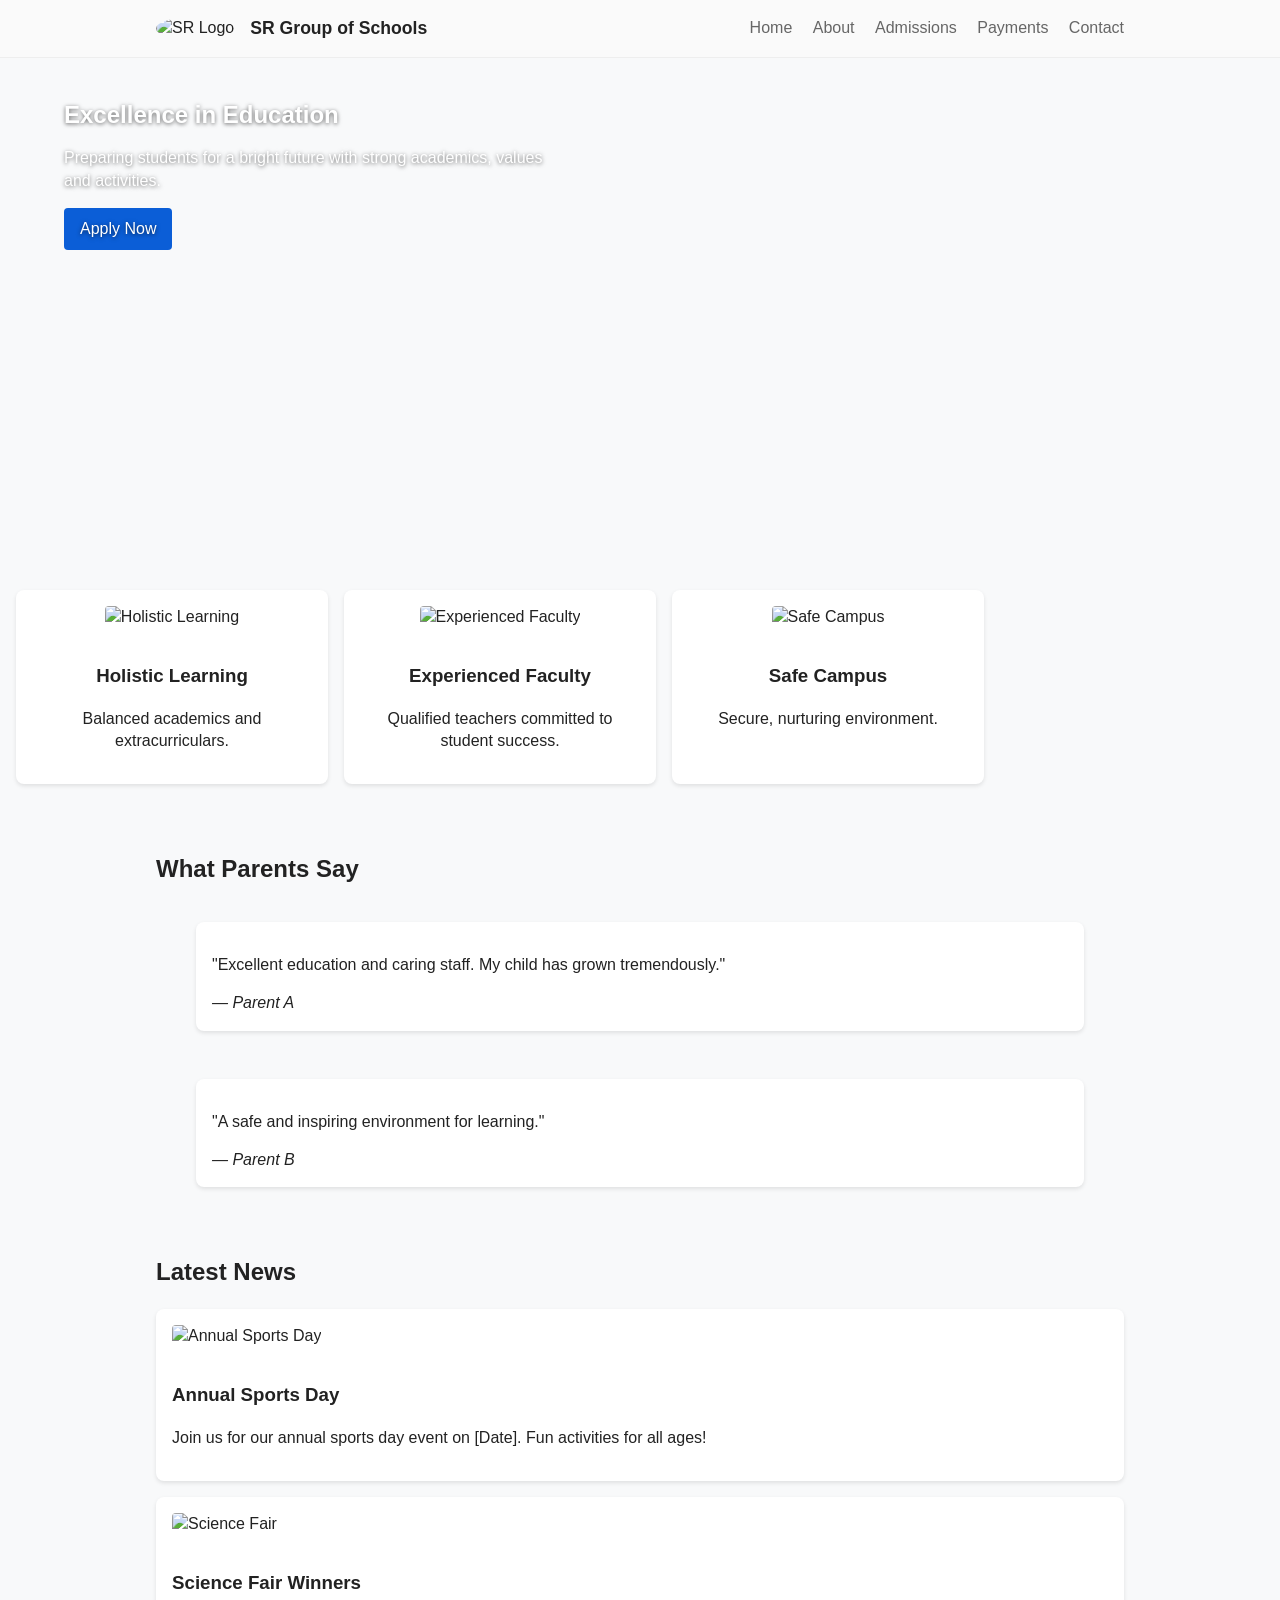
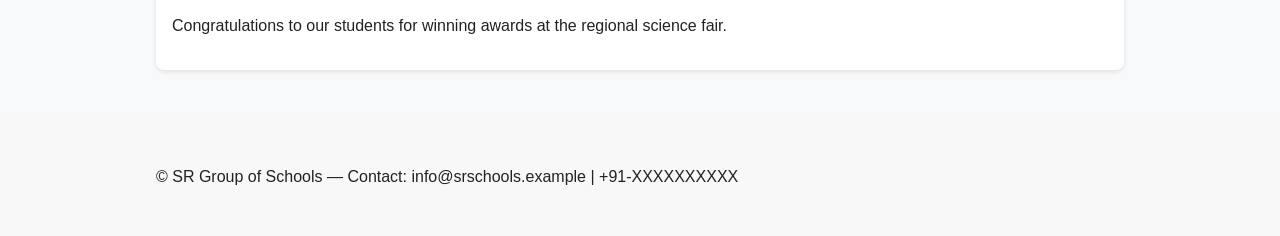
==== index.html @ 912d1818 "Enhance website with professional design, auto-sliding background images, testimonials, news section" ====
<!doctype html>
<html lang="en">
<head>
  <meta charset="utf-8" />
  <meta name="viewport" content="width=device-width,initial-scale=1" />
  <title>SR Group of Schools</title>
  <link rel="stylesheet" href="assets/css/style.css">
</head>
<body>
  <header class="site-header">
    <div class="container">
      <div style="display:flex;align-items:center;">
        <img src="https://via.placeholder.com/50x50?text=SR" alt="SR Logo" style="margin-right:1rem;border-radius:50%;">
        <h1 class="brand">SR Group of Schools</h1>
      </div>
      <nav>
        <a href="index.html">Home</a>
        <a href="about.html">About</a>
        <a href="admissions.html">Admissions</a>
        <a href="payments.html">Payments</a>
        <a href="#contact">Contact</a>
      </nav>
    </div>
  </header>

  <main>
    <section class="hero">
      <div class="hero-copy container">
        <h2>Excellence in Education</h2>
        <p>Preparing students for a bright future with strong academics, values and activities.</p>
        <a class="btn" href="admissions.html">Apply Now</a>
      </div>
    </section>

    <section class="highlights container">
      <article>
        <img src="https://via.placeholder.com/300x200?text=Holistic+Learning" alt="Holistic Learning">
        <h3>Holistic Learning</h3>
        <p>Balanced academics and extracurriculars.</p>
      </article>
      <article>
        <img src="https://via.placeholder.com/300x200?text=Experienced+Faculty" alt="Experienced Faculty">
        <h3>Experienced Faculty</h3>
        <p>Qualified teachers committed to student success.</p>
      </article>
      <article>
        <img src="https://via.placeholder.com/300x200?text=Safe+Campus" alt="Safe Campus">
        <h3>Safe Campus</h3>
        <p>Secure, nurturing environment.</p>
      </article>
    </section>

    <section class="testimonials container">
      <h2>What Parents Say</h2>
      <div style="display:grid;grid-template-columns:1fr;gap:1rem;">
        <blockquote style="background:var(--card-bg);padding:1rem;border-radius:8px;box-shadow:0 2px 4px rgba(0,0,0,0.1);">
          <p>"Excellent education and caring staff. My child has grown tremendously."</p>
          <cite>— Parent A</cite>
        </blockquote>
        <blockquote style="background:var(--card-bg);padding:1rem;border-radius:8px;box-shadow:0 2px 4px rgba(0,0,0,0.1);">
          <p>"A safe and inspiring environment for learning."</p>
          <cite>— Parent B</cite>
        </blockquote>
      </div>
    </section>

    <section class="news container">
      <h2>Latest News</h2>
      <div style="display:grid;grid-template-columns:1fr;gap:1rem;">
        <article style="background:var(--card-bg);padding:1rem;border-radius:8px;box-shadow:0 2px 4px rgba(0,0,0,0.1);">
          <img src="https://via.placeholder.com/300x200?text=Annual+Sports+Day" alt="Annual Sports Day" style="width:100%;border-radius:4px;margin-bottom:1rem;">
          <h3>Annual Sports Day</h3>
          <p>Join us for our annual sports day event on [Date]. Fun activities for all ages!</p>
        </article>
        <article style="background:var(--card-bg);padding:1rem;border-radius:8px;box-shadow:0 2px 4px rgba(0,0,0,0.1);">
          <img src="https://via.placeholder.com/300x200?text=Science+Fair" alt="Science Fair" style="width:100%;border-radius:4px;margin-bottom:1rem;">
          <h3>Science Fair Winners</h3>
          <p>Congratulations to our students for winning awards at the regional science fair.</p>
        </article>
      </div>
    </section>
  </main>

  <footer id="contact">
    <div class="container">
      <p>&copy; SR Group of Schools — Contact: info@srschools.example | +91-XXXXXXXXXX</p>
    </div>
  </footer>

  <script src="assets/js/script.js"></script>
</body>
</html>
---- assets/css/style.css ----
/* Basic mobile-first styles */
:root{--accent:#0b5ed7;--muted:#666;--bg:#f8f9fa;--card-bg:#fff}
*{box-sizing:border-box}
body{font-family:Segoe UI,Roboto,Helvetica,Arial,sans-serif;margin:0;color:#222;line-height:1.4;background:var(--bg)}
.container{max-width:1000px;margin:0 auto;padding:1rem}
.site-header{background:#fafafa;border-bottom:1px solid #eee}
.site-header .container{display:flex;align-items:center;justify-content:space-between}
.site-header nav a{margin-left:1rem;color:var(--muted);text-decoration:none}
.brand{margin:0;font-size:1.1rem}
.hero{position:relative;background-size:cover;background-position:center;background-repeat:no-repeat;min-height:500px}
.slider{overflow:hidden;max-height:500px}
.slider img{width:100%;display:none}
.slider img.active{display:block}
.hero-copy{position:absolute;left:1rem;top:1.5rem;color:white;text-shadow:0 1px 4px rgba(0,0,0,0.6)}
.hero-copy h2{margin:0 0 .5rem}
.btn{background:var(--accent);color:#fff;padding:.6rem 1rem;border-radius:4px;text-decoration:none;display:inline-block}
.highlights{display:grid;grid-template-columns:1fr;gap:1rem;margin:1rem 0}
.highlights article{background:var(--card-bg);padding:1rem;border-radius:8px;box-shadow:0 2px 4px rgba(0,0,0,0.1);text-align:center}
.highlights img{max-width:100%;height:auto;border-radius:4px;margin-bottom:1rem}
footer{background:#f8f8f8;padding:1rem;margin-top:2rem}
label{display:block;margin:.6rem 0}
input,textarea,select{width:100%;padding:.5rem;border:1px solid #ddd;border-radius:4px}
img{max-width:100%;height:auto;border-radius:4px}
@media(min-width:700px){.highlights{grid-template-columns:repeat(3,1fr)}.hero-copy{left:3rem;max-width:40%}}
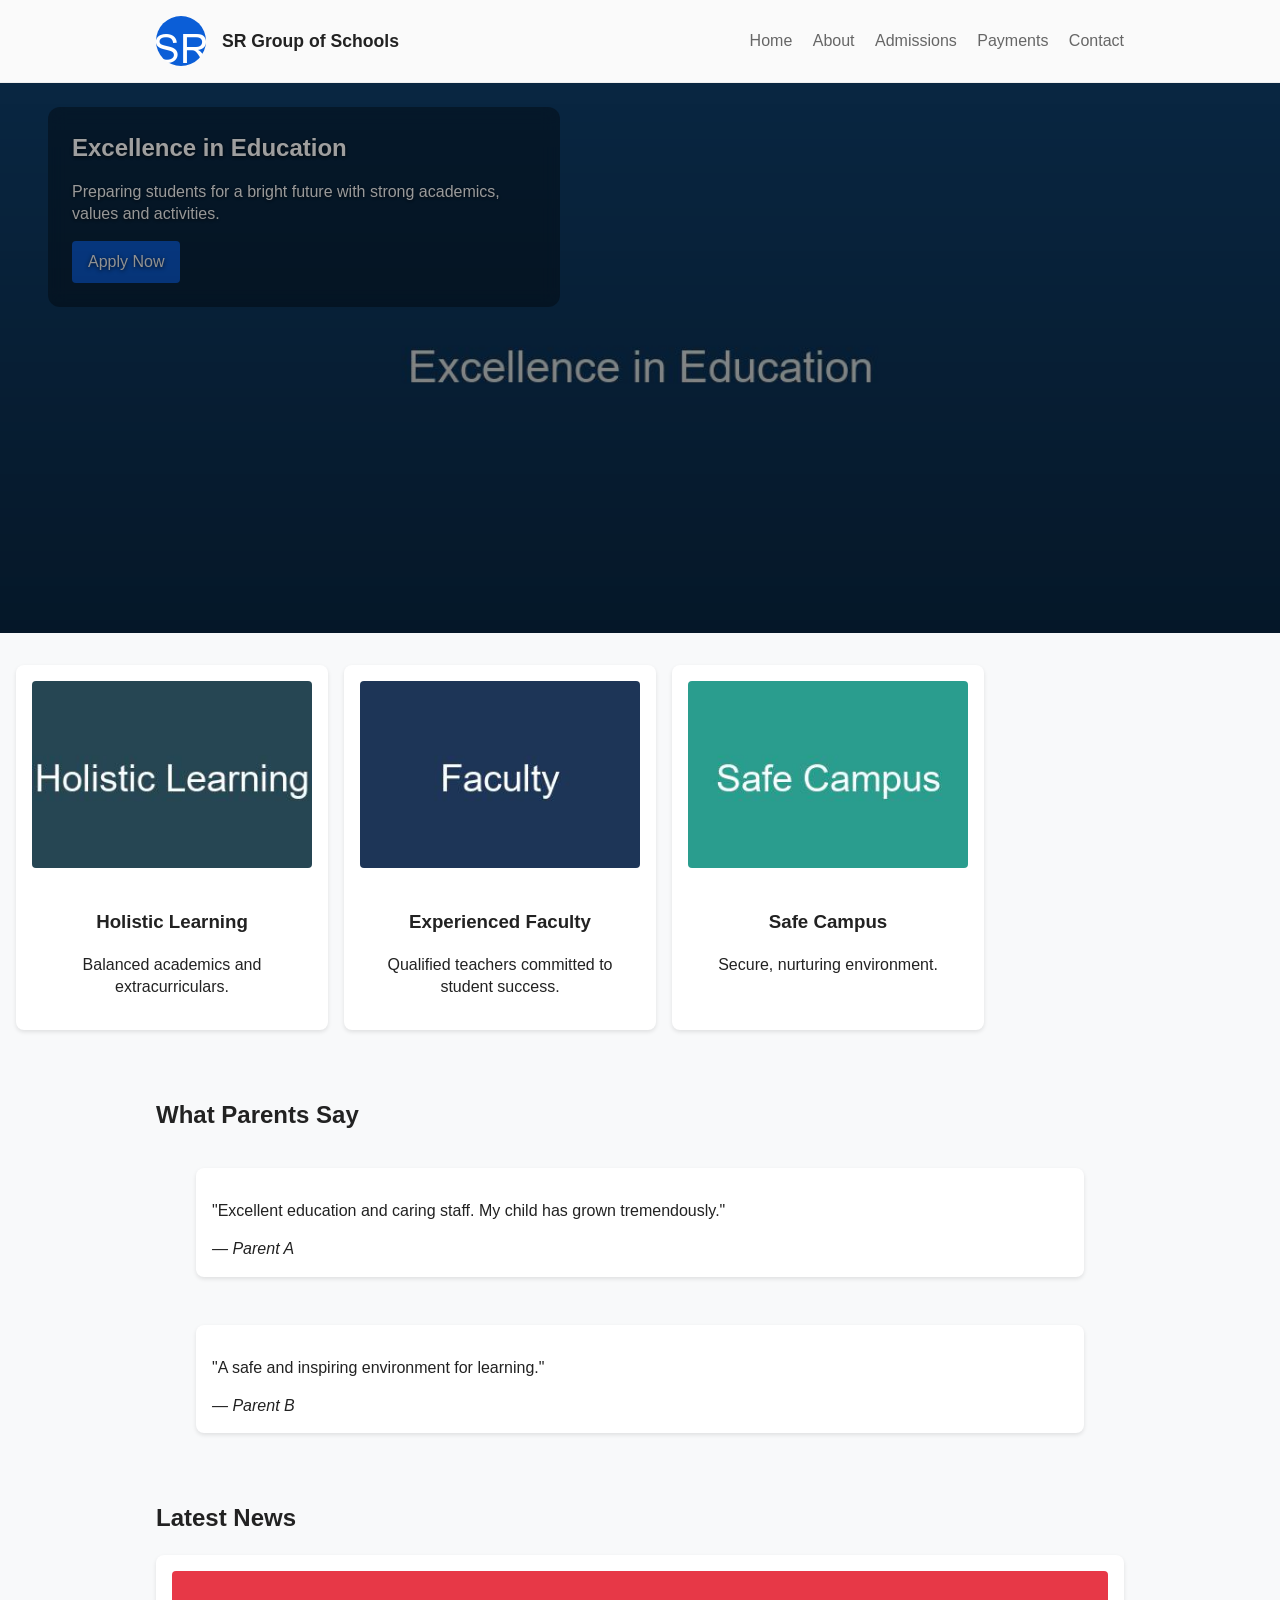
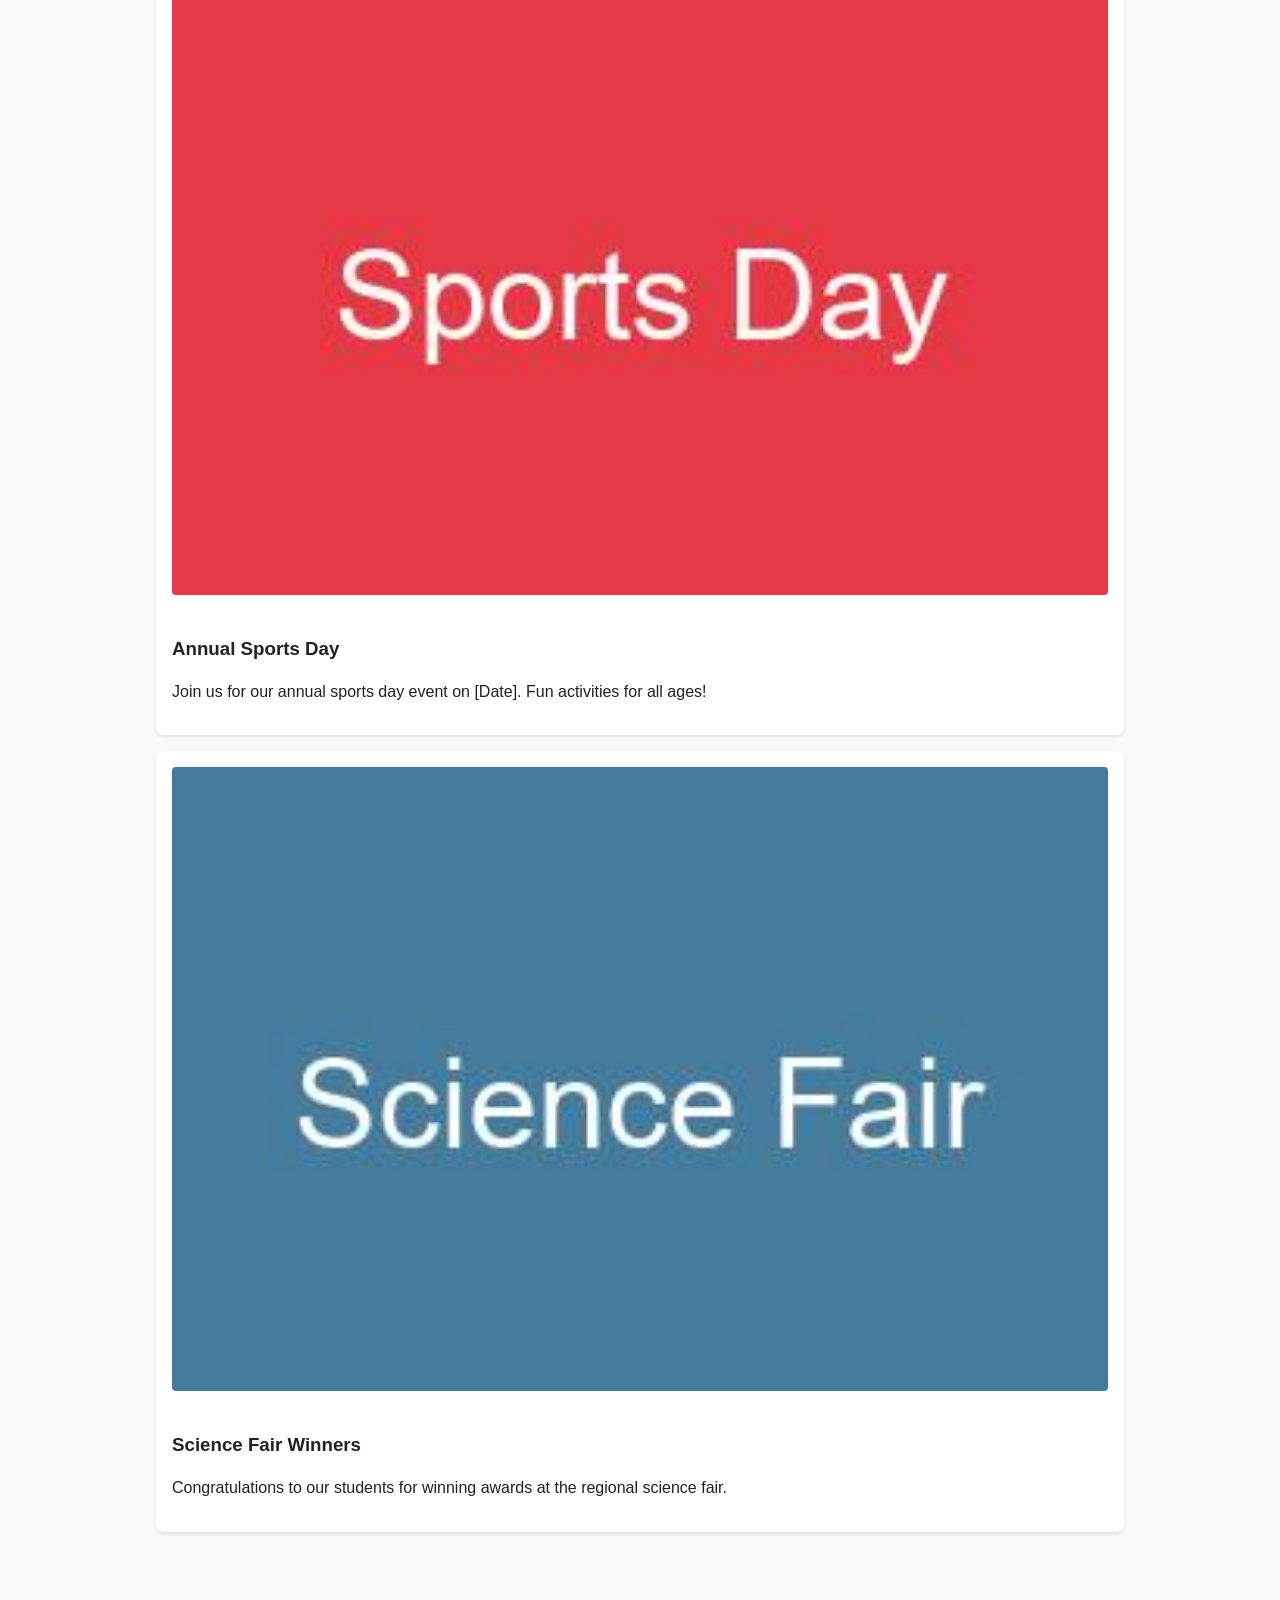
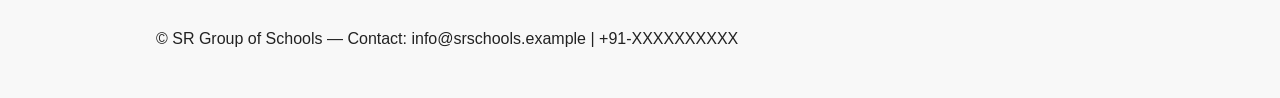
==== commit 5c9b5342: "Add local image assets and update page references to assets/images" ====
--- a/index.html
+++ b/index.html
@@ -10,7 +10,7 @@
   <header class="site-header">
     <div class="container">
       <div style="display:flex;align-items:center;">
-        <img src="https://via.placeholder.com/50x50?text=SR" alt="SR Logo" style="margin-right:1rem;border-radius:50%;">
+        <img src="assets/images/logo.png" alt="SR Logo" style="margin-right:1rem;border-radius:50%;">
         <h1 class="brand">SR Group of Schools</h1>
       </div>
       <nav>
@@ -34,17 +34,17 @@
 
     <section class="highlights container">
       <article>
-        <img src="https://via.placeholder.com/300x200?text=Holistic+Learning" alt="Holistic Learning">
+        <img src="assets/images/holistic-learning.jpg" alt="Holistic Learning">
         <h3>Holistic Learning</h3>
         <p>Balanced academics and extracurriculars.</p>
       </article>
       <article>
-        <img src="https://via.placeholder.com/300x200?text=Experienced+Faculty" alt="Experienced Faculty">
+        <img src="assets/images/experienced-faculty.jpg" alt="Experienced Faculty">
         <h3>Experienced Faculty</h3>
         <p>Qualified teachers committed to student success.</p>
       </article>
       <article>
-        <img src="https://via.placeholder.com/300x200?text=Safe+Campus" alt="Safe Campus">
+        <img src="assets/images/safe-campus.jpg" alt="Safe Campus">
         <h3>Safe Campus</h3>
         <p>Secure, nurturing environment.</p>
       </article>
@@ -68,12 +68,12 @@
       <h2>Latest News</h2>
       <div style="display:grid;grid-template-columns:1fr;gap:1rem;">
         <article style="background:var(--card-bg);padding:1rem;border-radius:8px;box-shadow:0 2px 4px rgba(0,0,0,0.1);">
-          <img src="https://via.placeholder.com/300x200?text=Annual+Sports+Day" alt="Annual Sports Day" style="width:100%;border-radius:4px;margin-bottom:1rem;">
+          <img src="assets/images/sports-day.jpg" alt="Annual Sports Day" style="width:100%;border-radius:4px;margin-bottom:1rem;">
           <h3>Annual Sports Day</h3>
           <p>Join us for our annual sports day event on [Date]. Fun activities for all ages!</p>
         </article>
         <article style="background:var(--card-bg);padding:1rem;border-radius:8px;box-shadow:0 2px 4px rgba(0,0,0,0.1);">
-          <img src="https://via.placeholder.com/300x200?text=Science+Fair" alt="Science Fair" style="width:100%;border-radius:4px;margin-bottom:1rem;">
+          <img src="assets/images/science-fair.jpg" alt="Science Fair" style="width:100%;border-radius:4px;margin-bottom:1rem;">
           <h3>Science Fair Winners</h3>
           <p>Congratulations to our students for winning awards at the regional science fair.</p>
         </article>
--- a/assets/css/style.css
+++ b/assets/css/style.css
@@ -7,11 +7,12 @@
 .site-header .container{display:flex;align-items:center;justify-content:space-between}
 .site-header nav a{margin-left:1rem;color:var(--muted);text-decoration:none}
 .brand{margin:0;font-size:1.1rem}
-.hero{position:relative;background-size:cover;background-position:center;background-repeat:no-repeat;min-height:500px}
+.hero{position:relative;background:#0d3b66;background-size:cover;background-position:center;background-repeat:no-repeat;min-height:550px}
+.hero::after{content:'';position:absolute;inset:0;background:linear-gradient(180deg,rgba(0,0,0,0.35),rgba(0,0,0,0.6));pointer-events:none}
+.hero-copy{position:absolute;left:1rem;top:1.5rem;color:white;text-shadow:0 1px 4px rgba(0,0,0,0.8);max-width:500px;background:rgba(0,0,0,0.35);backdrop-filter:blur(8px);padding:1.5rem;border-radius:12px;}
 .slider{overflow:hidden;max-height:500px}
 .slider img{width:100%;display:none}
 .slider img.active{display:block}
-.hero-copy{position:absolute;left:1rem;top:1.5rem;color:white;text-shadow:0 1px 4px rgba(0,0,0,0.6)}
 .hero-copy h2{margin:0 0 .5rem}
 .btn{background:var(--accent);color:#fff;padding:.6rem 1rem;border-radius:4px;text-decoration:none;display:inline-block}
 .highlights{display:grid;grid-template-columns:1fr;gap:1rem;margin:1rem 0}
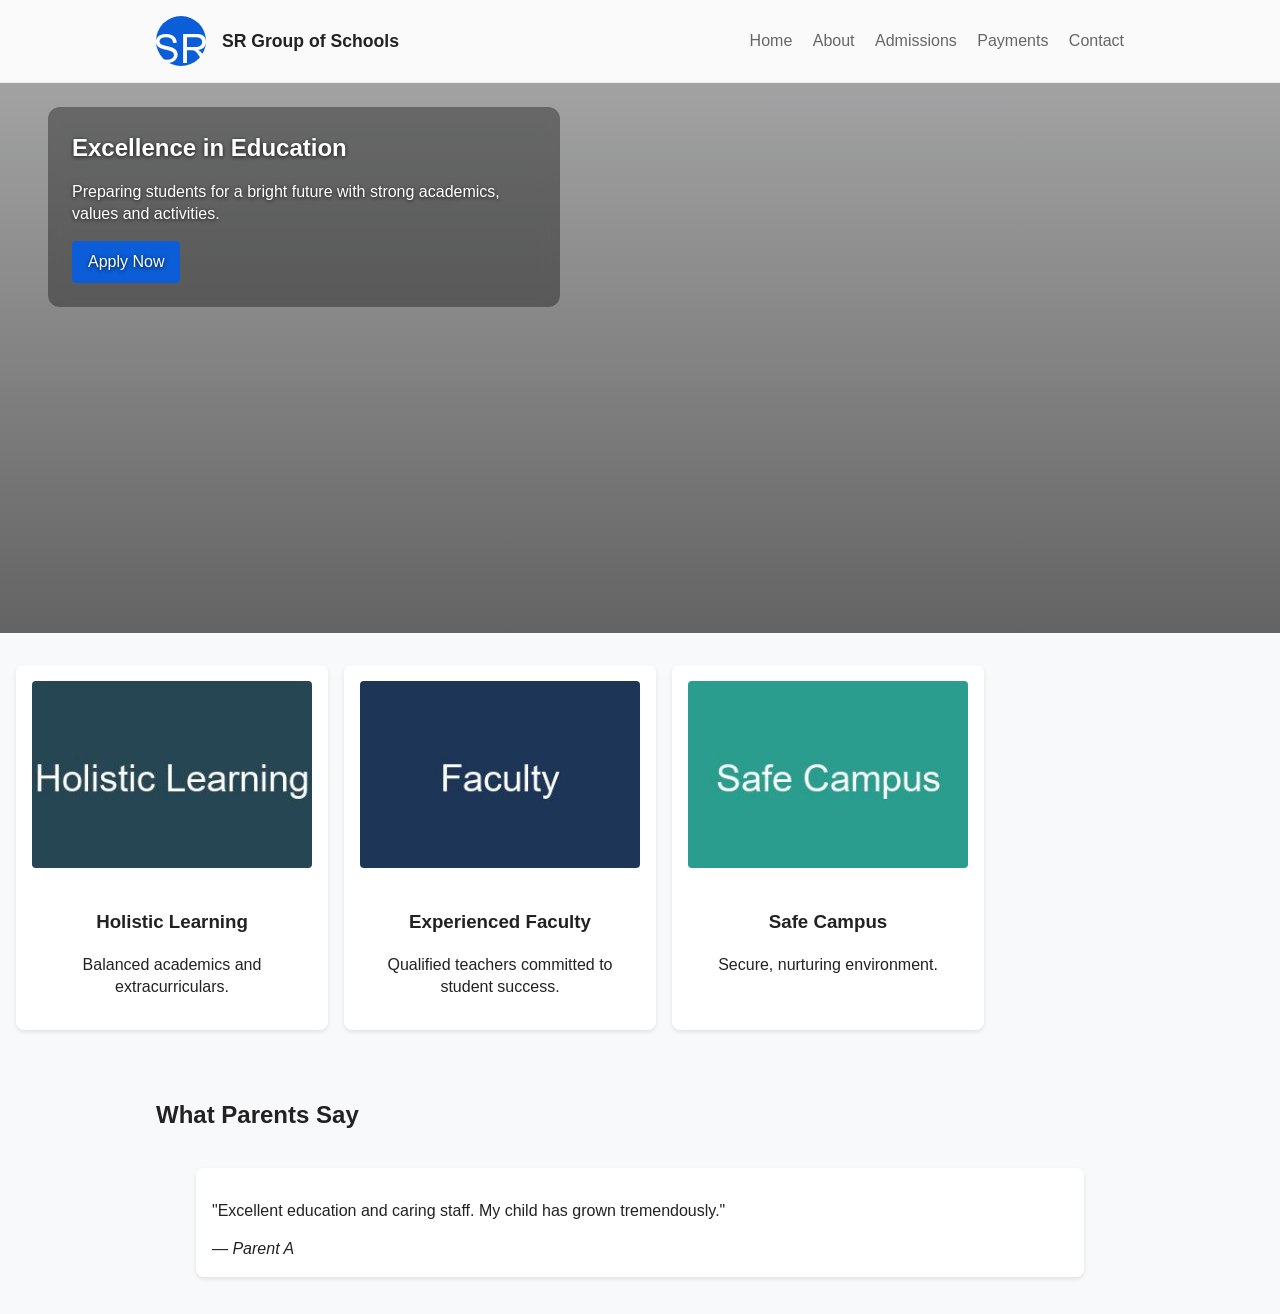
==== commit 2ddab7f3: "Move HTML pages to pages/ folder, update paths, and add root redirect" ====
--- a/index.html
+++ b/index.html
@@ -1,92 +1,11 @@
-<!doctype html>
+<!DOCTYPE html>
 <html lang="en">
 <head>
-  <meta charset="utf-8" />
-  <meta name="viewport" content="width=device-width,initial-scale=1" />
-  <title>SR Group of Schools</title>
-  <link rel="stylesheet" href="assets/css/style.css">
+    <meta charset="UTF-8">
+    <meta http-equiv="refresh" content="0; url=pages/index.html">
+    <title>Redirecting...</title>
 </head>
 <body>
-  <header class="site-header">
-    <div class="container">
-      <div style="display:flex;align-items:center;">
-        <img src="assets/images/logo.png" alt="SR Logo" style="margin-right:1rem;border-radius:50%;">
-        <h1 class="brand">SR Group of Schools</h1>
-      </div>
-      <nav>
-        <a href="index.html">Home</a>
-        <a href="about.html">About</a>
-        <a href="admissions.html">Admissions</a>
-        <a href="payments.html">Payments</a>
-        <a href="#contact">Contact</a>
-      </nav>
-    </div>
-  </header>
-
-  <main>
-    <section class="hero">
-      <div class="hero-copy container">
-        <h2>Excellence in Education</h2>
-        <p>Preparing students for a bright future with strong academics, values and activities.</p>
-        <a class="btn" href="admissions.html">Apply Now</a>
-      </div>
-    </section>
-
-    <section class="highlights container">
-      <article>
-        <img src="assets/images/holistic-learning.jpg" alt="Holistic Learning">
-        <h3>Holistic Learning</h3>
-        <p>Balanced academics and extracurriculars.</p>
-      </article>
-      <article>
-        <img src="assets/images/experienced-faculty.jpg" alt="Experienced Faculty">
-        <h3>Experienced Faculty</h3>
-        <p>Qualified teachers committed to student success.</p>
-      </article>
-      <article>
-        <img src="assets/images/safe-campus.jpg" alt="Safe Campus">
-        <h3>Safe Campus</h3>
-        <p>Secure, nurturing environment.</p>
-      </article>
-    </section>
-
-    <section class="testimonials container">
-      <h2>What Parents Say</h2>
-      <div style="display:grid;grid-template-columns:1fr;gap:1rem;">
-        <blockquote style="background:var(--card-bg);padding:1rem;border-radius:8px;box-shadow:0 2px 4px rgba(0,0,0,0.1);">
-          <p>"Excellent education and caring staff. My child has grown tremendously."</p>
-          <cite>— Parent A</cite>
-        </blockquote>
-        <blockquote style="background:var(--card-bg);padding:1rem;border-radius:8px;box-shadow:0 2px 4px rgba(0,0,0,0.1);">
-          <p>"A safe and inspiring environment for learning."</p>
-          <cite>— Parent B</cite>
-        </blockquote>
-      </div>
-    </section>
-
-    <section class="news container">
-      <h2>Latest News</h2>
-      <div style="display:grid;grid-template-columns:1fr;gap:1rem;">
-        <article style="background:var(--card-bg);padding:1rem;border-radius:8px;box-shadow:0 2px 4px rgba(0,0,0,0.1);">
-          <img src="assets/images/sports-day.jpg" alt="Annual Sports Day" style="width:100%;border-radius:4px;margin-bottom:1rem;">
-          <h3>Annual Sports Day</h3>
-          <p>Join us for our annual sports day event on [Date]. Fun activities for all ages!</p>
-        </article>
-        <article style="background:var(--card-bg);padding:1rem;border-radius:8px;box-shadow:0 2px 4px rgba(0,0,0,0.1);">
-          <img src="assets/images/science-fair.jpg" alt="Science Fair" style="width:100%;border-radius:4px;margin-bottom:1rem;">
-          <h3>Science Fair Winners</h3>
-          <p>Congratulations to our students for winning awards at the regional science fair.</p>
-        </article>
-      </div>
-    </section>
-  </main>
-
-  <footer id="contact">
-    <div class="container">
-      <p>&copy; SR Group of Schools — Contact: info@srschools.example | +91-XXXXXXXXXX</p>
-    </div>
-  </footer>
-
-  <script src="assets/js/script.js"></script>
+    <p>If you are not redirected, <a href="pages/index.html">click here</a>.</p>
 </body>
 </html>
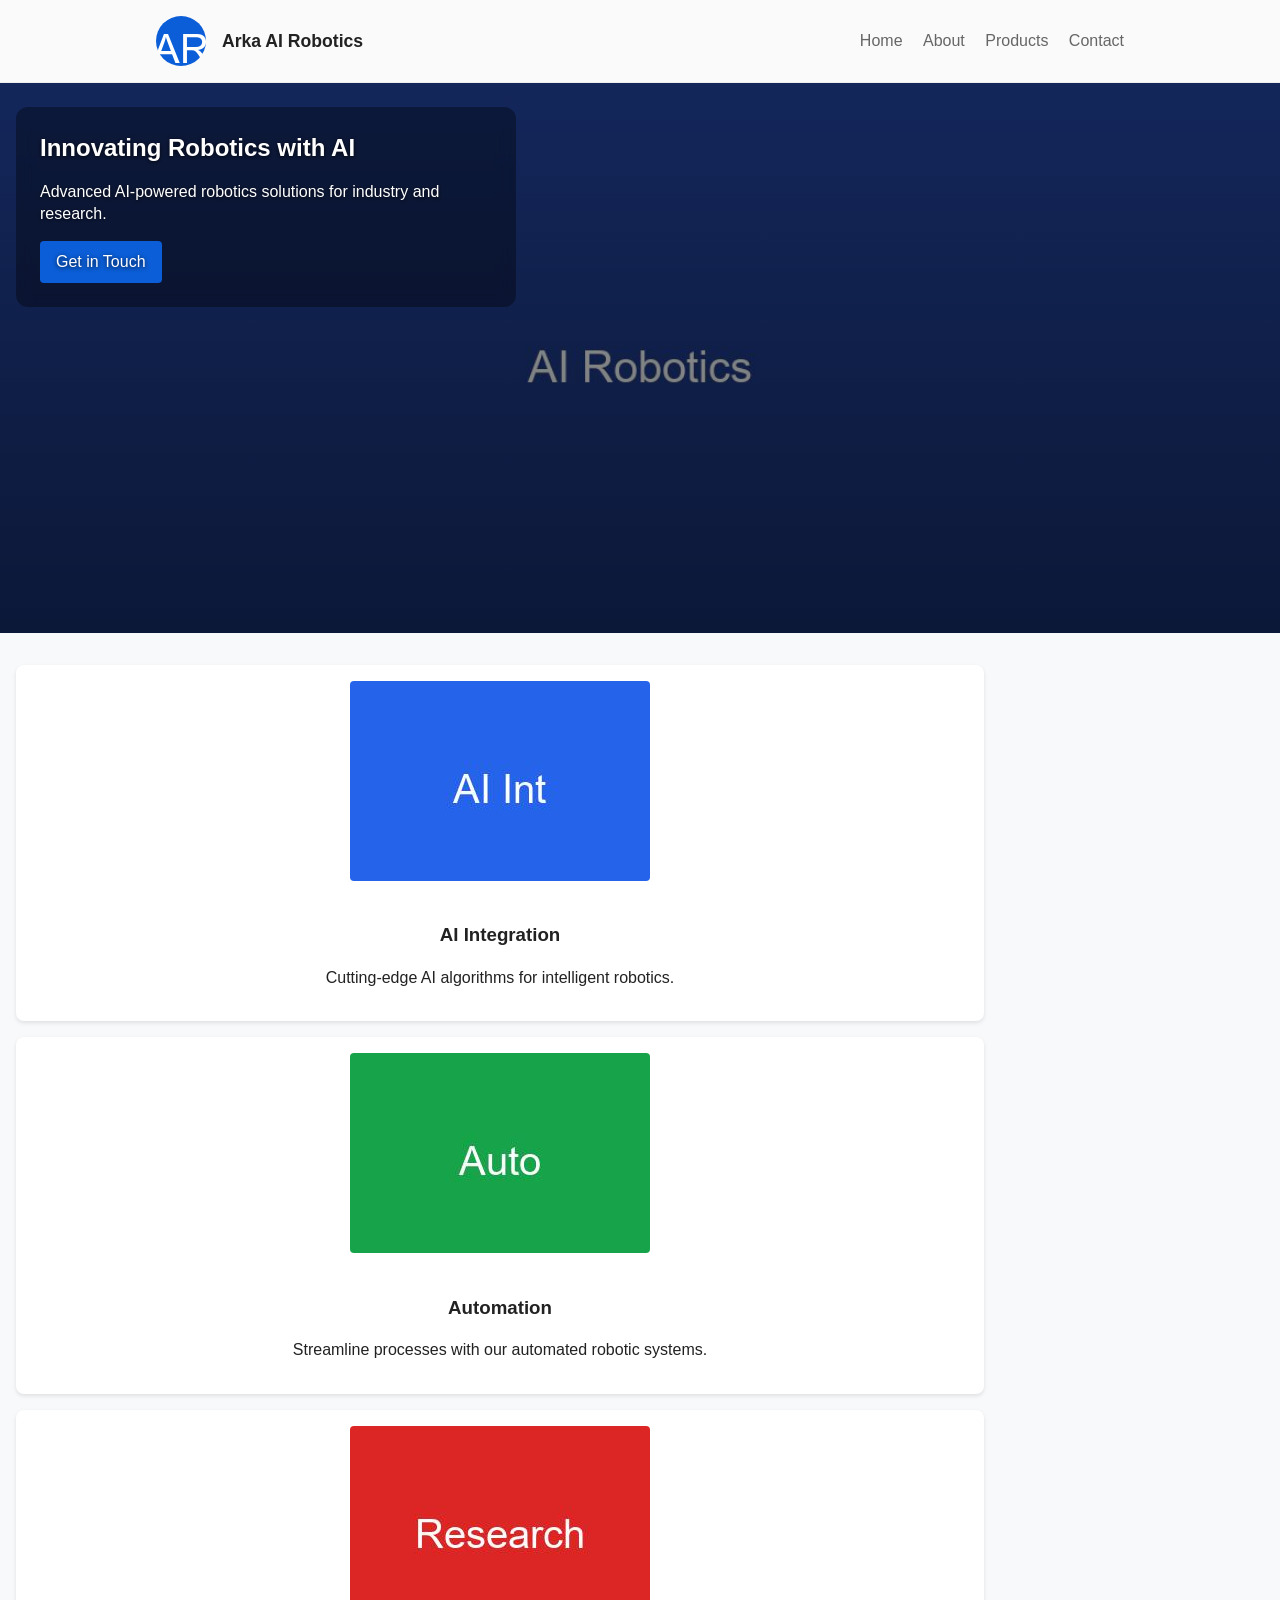
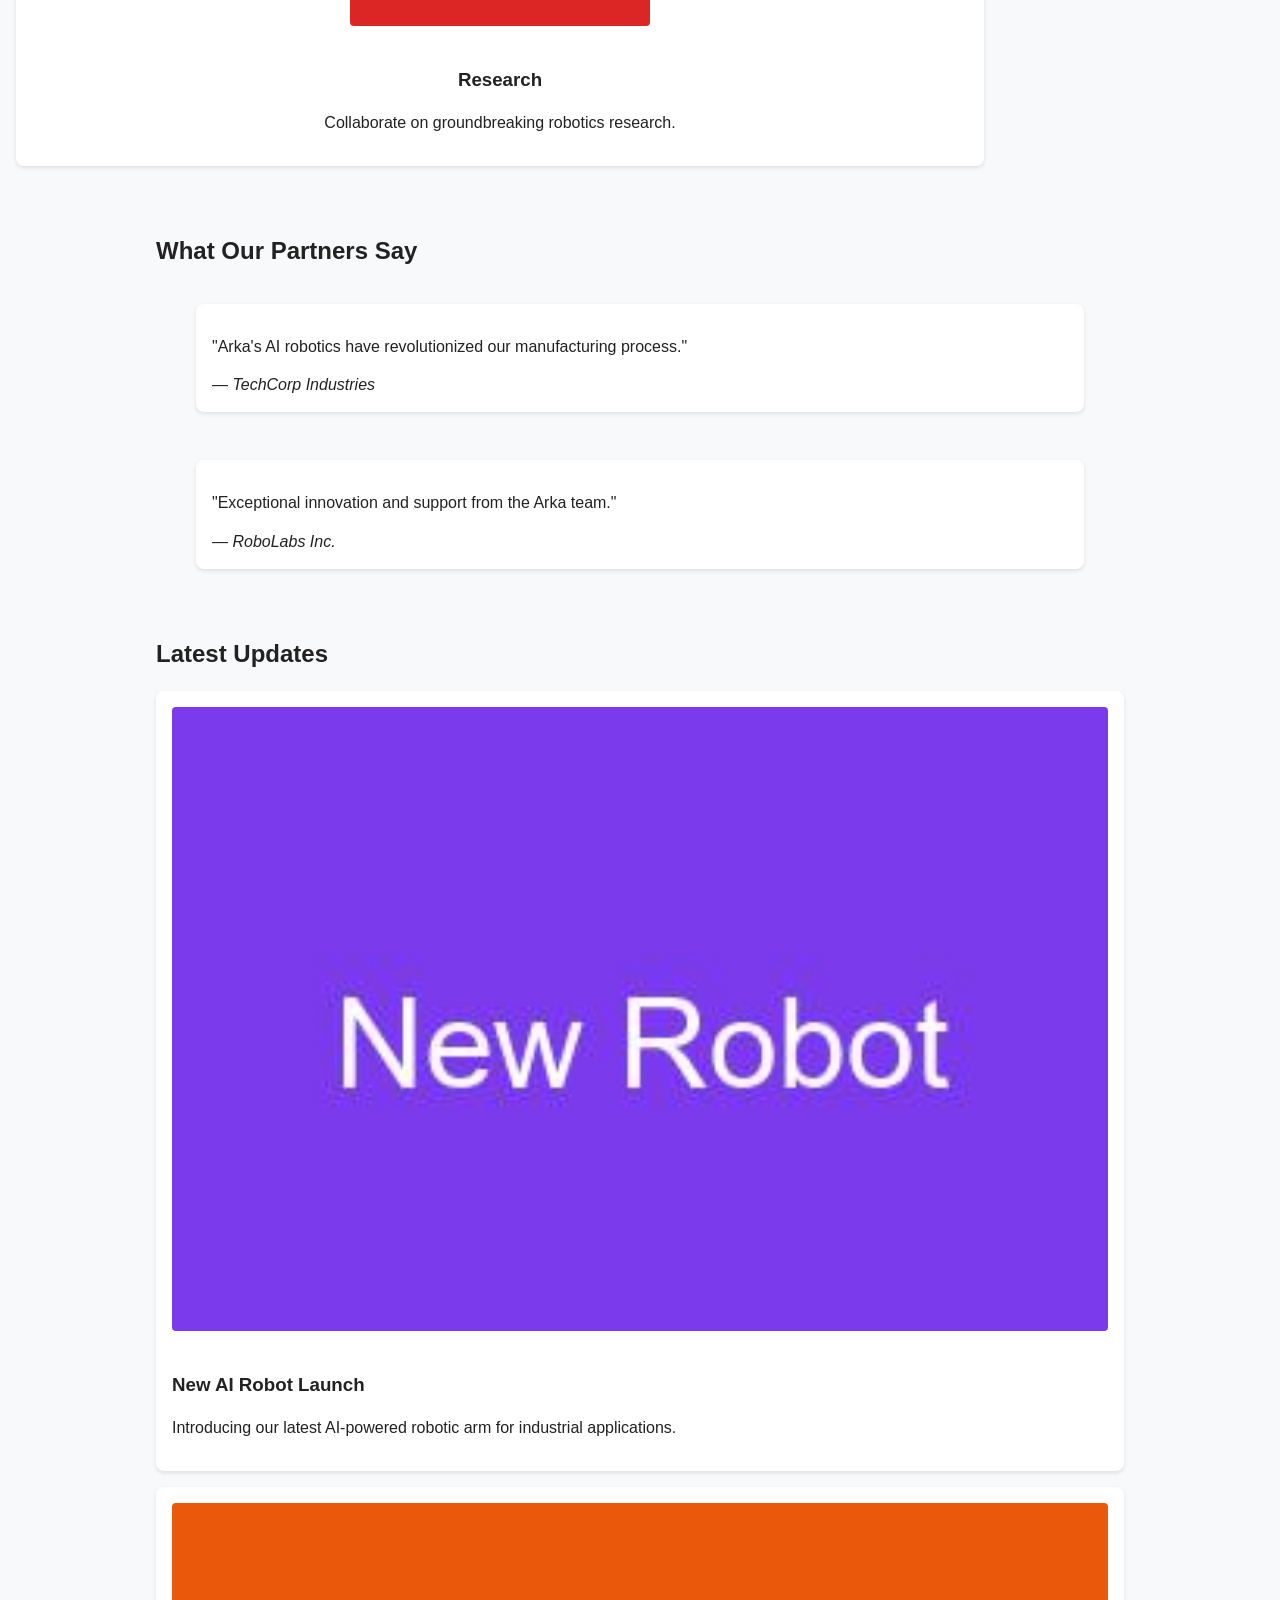
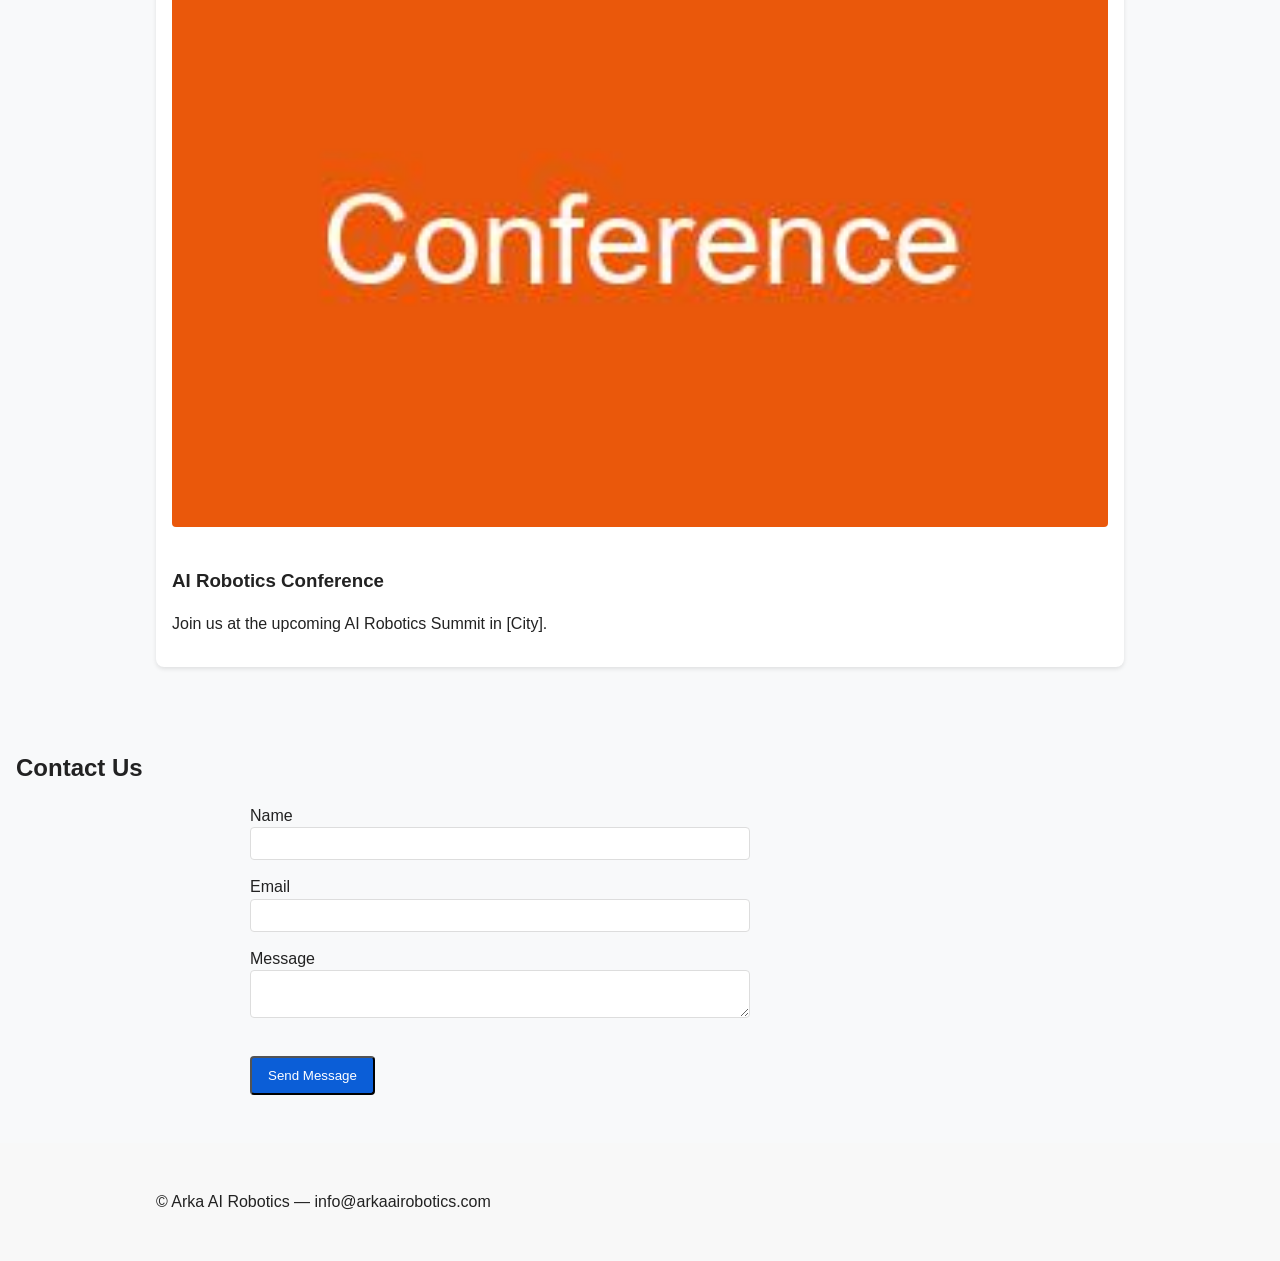
==== commit 46927023: "Transform to Arka AI Robotics website with interactive features: form validation, fade-in animations" ====
--- a/index.html
+++ b/index.html
@@ -1,11 +1,101 @@
-<!DOCTYPE html>
+<!doctype html>
 <html lang="en">
 <head>
-    <meta charset="UTF-8">
-    <meta http-equiv="refresh" content="0; url=pages/index.html">
-    <title>Redirecting...</title>
+  <meta charset="utf-8" />
+  <meta name="viewport" content="width=device-width,initial-scale=1" />
+  <title>Arka AI Robotics</title>
+  <link rel="stylesheet" href="assets/css/style.css">
 </head>
 <body>
-    <p>If you are not redirected, <a href="pages/index.html">click here</a>.</p>
+  <header class="site-header">
+    <div class="container">
+      <div style="display:flex;align-items:center;">
+        <img src="assets/images/logo.png" alt="Arka AI Robotics Logo" style="margin-right:1rem;border-radius:50%;">
+        <h1 class="brand">Arka AI Robotics</h1>
+      </div>
+      <nav>
+        <a href="index.html">Home</a>
+        <a href="about.html">About</a>
+        <a href="products.html">Products</a>
+        <a href="#contact">Contact</a>
+      </nav>
+    </div>
+  </header>
+
+  <main>
+    <section class="hero">
+      <div class="hero-copy container">
+        <h2>Innovating Robotics with AI</h2>
+        <p>Advanced AI-powered robotics solutions for industry and research.</p>
+        <a class="btn" href="#contact">Get in Touch</a>
+      </div>
+    </section>
+
+    <section class="highlights container">
+      <article>
+        <img src="assets/images/ai-integration.jpg" alt="AI Integration">
+        <h3>AI Integration</h3>
+        <p>Cutting-edge AI algorithms for intelligent robotics.</p>
+      </article>
+      <article>
+        <img src="assets/images/automation.jpg" alt="Automation">
+        <h3>Automation</h3>
+        <p>Streamline processes with our automated robotic systems.</p>
+      </article>
+      <article>
+        <img src="assets/images/research.jpg" alt="Research">
+        <h3>Research</h3>
+        <p>Collaborate on groundbreaking robotics research.</p>
+      </article>
+    </section>
+
+    <section class="testimonials container">
+      <h2>What Our Partners Say</h2>
+      <div style="display:grid;grid-template-columns:1fr;gap:1rem;">
+        <blockquote style="background:var(--card-bg);padding:1rem;border-radius:8px;box-shadow:0 2px 4px rgba(0,0,0,0.1);">
+          <p>"Arka's AI robotics have revolutionized our manufacturing process."</p>
+          <cite>— TechCorp Industries</cite>
+        </blockquote>
+        <blockquote style="background:var(--card-bg);padding:1rem;border-radius:8px;box-shadow:0 2px 4px rgba(0,0,0,0.1);">
+          <p>"Exceptional innovation and support from the Arka team."</p>
+          <cite>— RoboLabs Inc.</cite>
+        </blockquote>
+      </div>
+    </section>
+
+    <section class="news container">
+      <h2>Latest Updates</h2>
+      <div style="display:grid;grid-template-columns:1fr;gap:1rem;">
+        <article style="background:var(--card-bg);padding:1rem;border-radius:8px;box-shadow:0 2px 4px rgba(0,0,0,0.1);">
+          <img src="assets/images/new-robot.jpg" alt="New Robot Launch" style="width:100%;border-radius:4px;margin-bottom:1rem;">
+          <h3>New AI Robot Launch</h3>
+          <p>Introducing our latest AI-powered robotic arm for industrial applications.</p>
+        </article>
+        <article style="background:var(--card-bg);padding:1rem;border-radius:8px;box-shadow:0 2px 4px rgba(0,0,0,0.1);">
+          <img src="assets/images/conference.jpg" alt="AI Conference" style="width:100%;border-radius:4px;margin-bottom:1rem;">
+          <h3>AI Robotics Conference</h3>
+          <p>Join us at the upcoming AI Robotics Summit in [City].</p>
+        </article>
+      </div>
+    </section>
+
+    <section id="contact" class="contact container">
+      <h2>Contact Us</h2>
+      <form id="contactForm">
+        <label>Name<input type="text" name="name" required></label>
+        <label>Email<input type="email" name="email" required></label>
+        <label>Message<textarea name="message" required></textarea></label>
+        <button type="submit" class="btn">Send Message</button>
+      </form>
+    </section>
+  </main>
+
+  <footer>
+    <div class="container">
+      <p>&copy; Arka AI Robotics — info@arkaairobotics.com</p>
+    </div>
+  </footer>
+
+  <script src="assets/js/script.js"></script>
 </body>
 </html>
--- a/assets/css/style.css
+++ b/assets/css/style.css
@@ -0,0 +1,34 @@
+/* Basic mobile-first styles */
+:root{--accent:#0b5ed7;--muted:#666;--bg:#f8f9fa;--card-bg:#fff}
+*{box-sizing:border-box}
+body{font-family:Segoe UI,Roboto,Helvetica,Arial,sans-serif;margin:0;color:#222;line-height:1.4;background:var(--bg)}
+.container{max-width:1000px;margin:0 auto;padding:1rem}
+.site-header{background:#fafafa;border-bottom:1px solid #eee}
+.site-header .container{display:flex;align-items:center;justify-content:space-between}
+.site-header nav a{margin-left:1rem;color:var(--muted);text-decoration:none}
+.brand{margin:0;font-size:1.1rem}
+.hero{position:relative;background:radial-gradient(circle at top,rgba(0,0,0,0.18),rgba(0,0,0,0.55)),url('../images/img1.jpg');background-size:cover;background-position:center;background-repeat:no-repeat;min-height:550px;overflow:hidden}
+.hero::after{content:'';position:absolute;inset:0;background:linear-gradient(180deg,rgba(0,0,0,0.35),rgba(0,0,0,0.6));pointer-events:none}
+.hero-copy{position:absolute;left:1rem;top:1.5rem;color:white;text-shadow:0 1px 4px rgba(0,0,0,0.8);max-width:500px;background:rgba(0,0,0,0.35);backdrop-filter:blur(8px);padding:1.5rem;border-radius:12px;z-index:2}
+.slider{display:none !important;}
+.slider img{width:100%;display:none}
+.slider img.active{display:block}
+.hero-copy h2{margin:0 0 .5rem}
+.btn{background:var(--accent);color:#fff;padding:.6rem 1rem;border-radius:4px;text-decoration:none;display:inline-block}
+.highlights{display:grid;grid-template-columns:1fr;gap:1rem;margin:1rem 0}
+.highlights article{background:var(--card-bg);padding:1rem;border-radius:8px;box-shadow:0 2px 4px rgba(0,0,0,0.1);text-align:center}
+.highlights img{max-width:100%;height:auto;border-radius:4px;margin-bottom:1rem}
+footer{background:#f8f8f8;padding:1rem;margin-top:2rem}
+label{display:block;margin:.6rem 0}
+input,textarea,select{width:100%;padding:.5rem;border:1px solid #ddd;border-radius:4px}
+img{max-width:100%;height:auto;border-radius:4px}
+.products-grid{display:grid;grid-template-columns:repeat(auto-fit,minmax(250px,1fr));gap:1rem;margin:1rem 0}
+.product{background:var(--card-bg);padding:1rem;border-radius:8px;box-shadow:0 2px 4px rgba(0,0,0,0.1);text-align:center}
+.product img{max-width:100%;height:auto;border-radius:4px;margin-bottom:1rem}
+.contact{margin:2rem 0}
+.contact form{max-width:500px;margin:0 auto}
+.contact label{display:block;margin:1rem 0}
+.contact input,.contact textarea{width:100%;padding:0.5rem;border:1px solid #ddd;border-radius:4px}
+.contact button{margin-top:1rem}
+@keyframes fadeIn{from{opacity:0}to{opacity:1}}
+.fade-in{animation:fadeIn 1s ease-in}
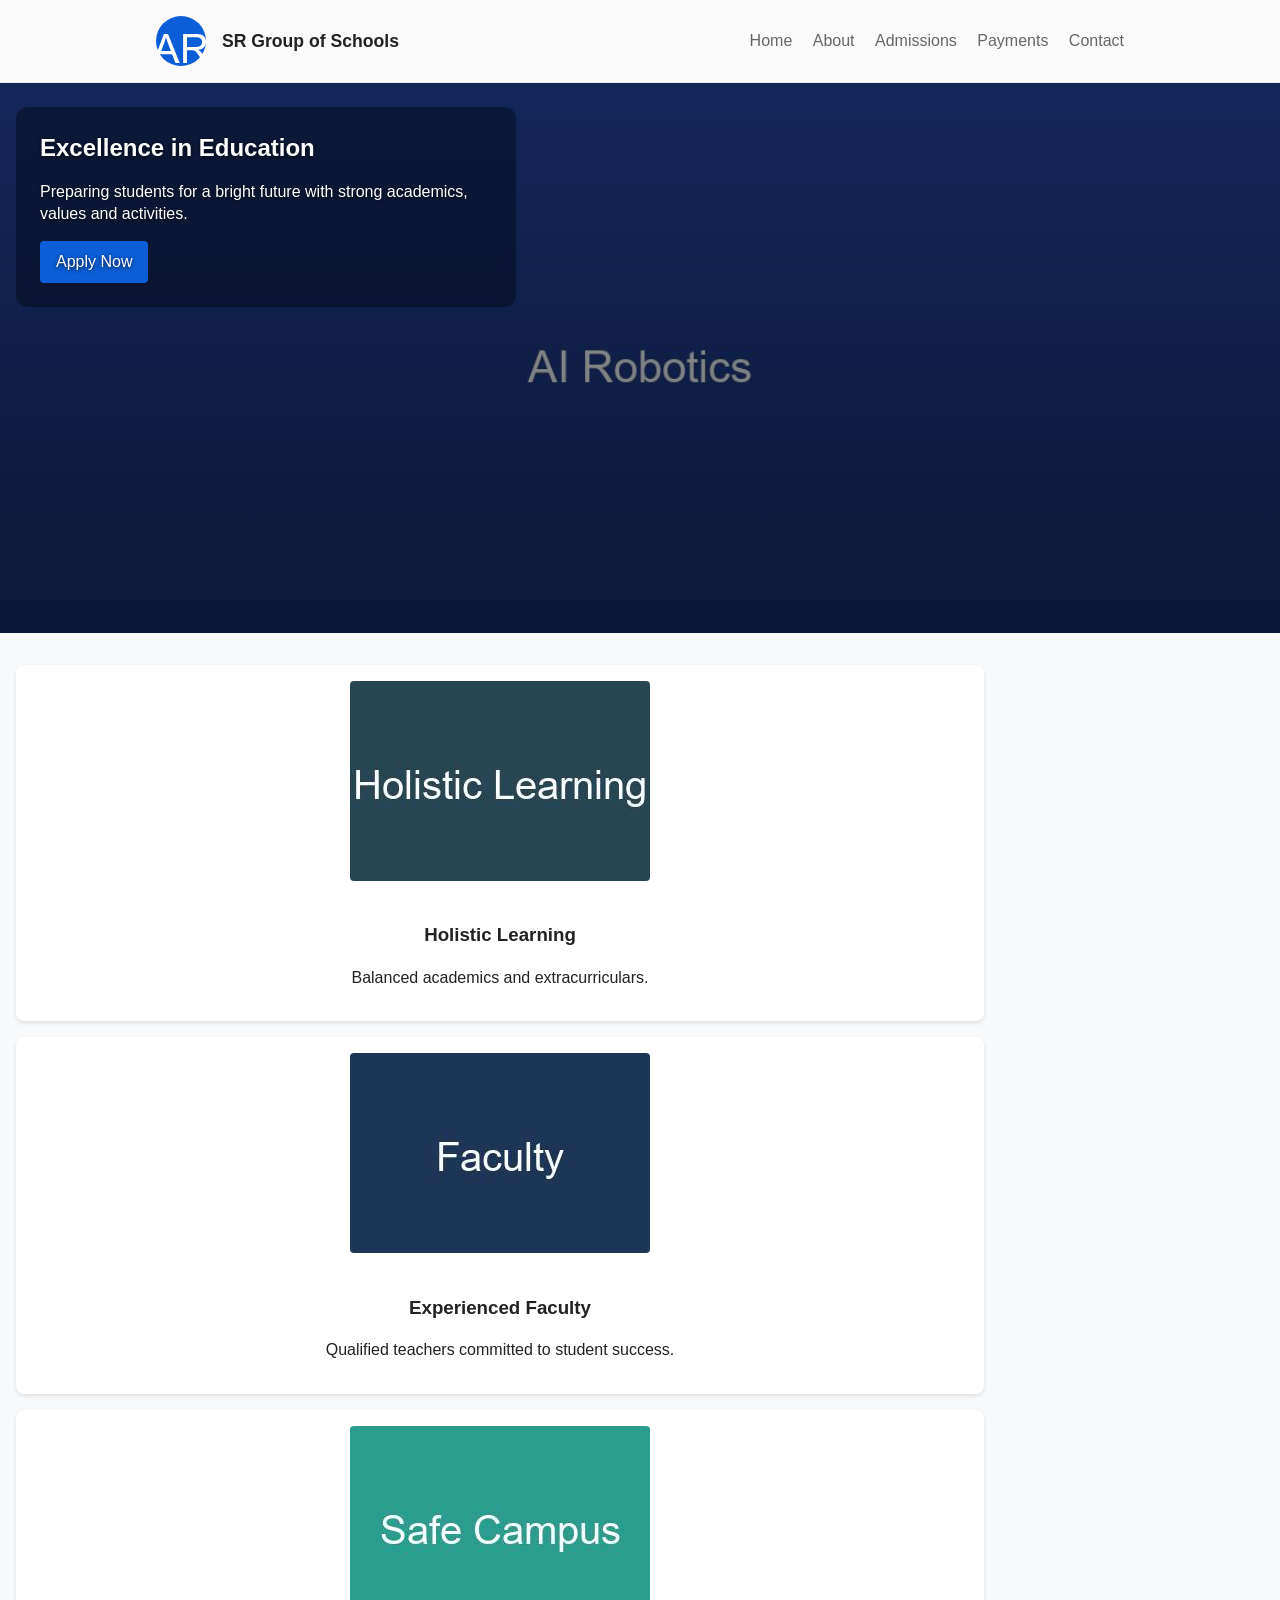
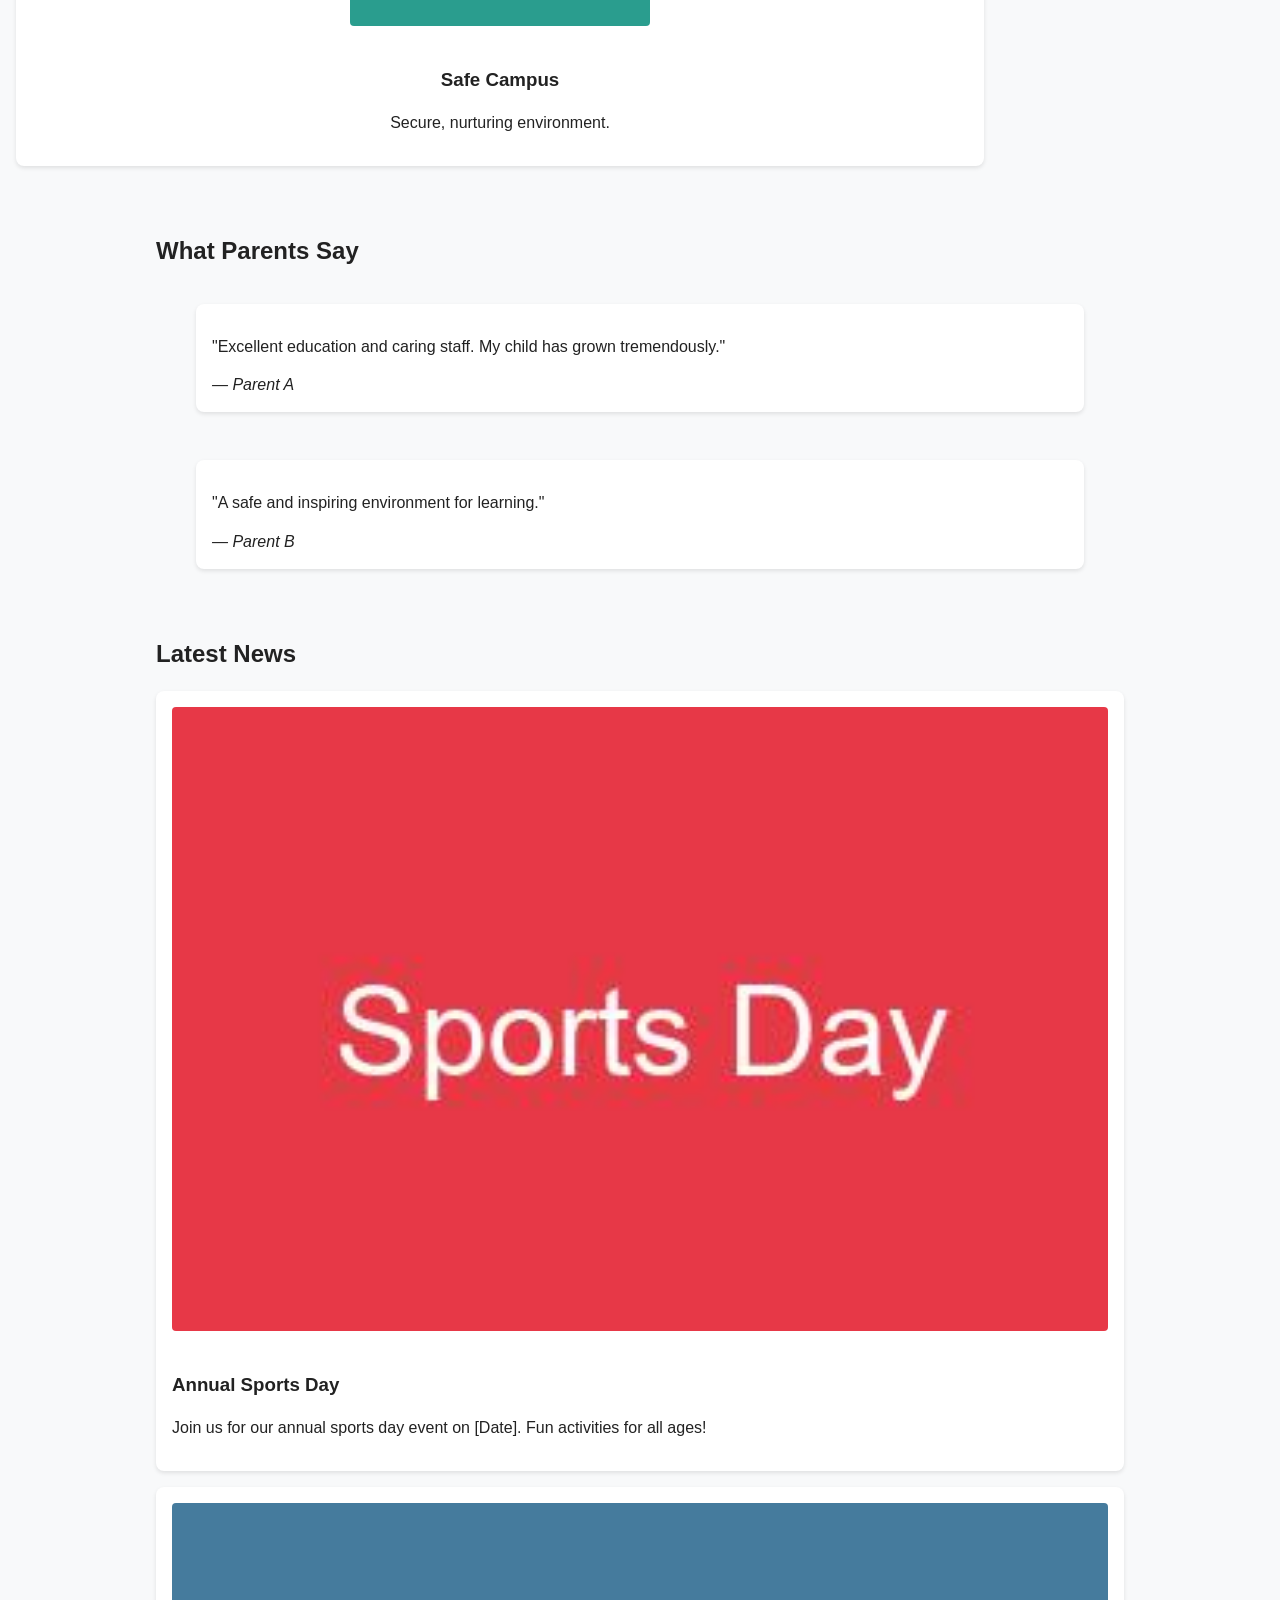
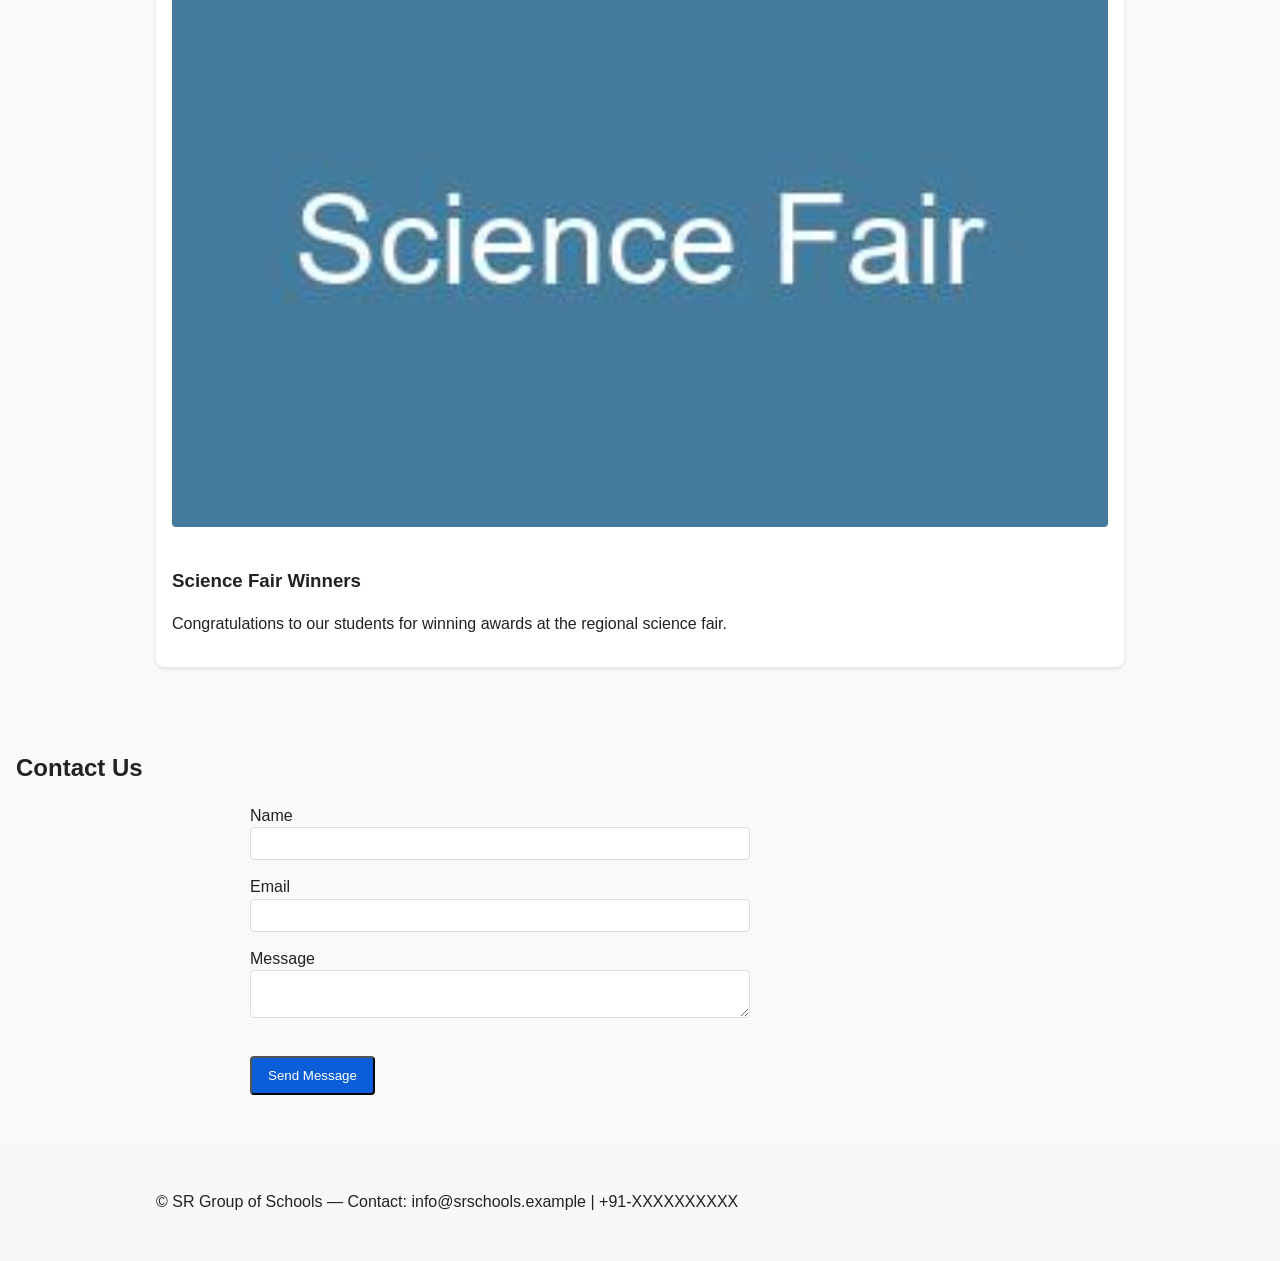
==== commit 65d27d1b: "Revert to SR Group of Schools website with interactive contact form and animations" ====
--- a/index.html
+++ b/index.html
@@ -3,20 +3,21 @@
 <head>
   <meta charset="utf-8" />
   <meta name="viewport" content="width=device-width,initial-scale=1" />
-  <title>Arka AI Robotics</title>
+  <title>SR Group of Schools</title>
   <link rel="stylesheet" href="assets/css/style.css">
 </head>
 <body>
   <header class="site-header">
     <div class="container">
       <div style="display:flex;align-items:center;">
-        <img src="assets/images/logo.png" alt="Arka AI Robotics Logo" style="margin-right:1rem;border-radius:50%;">
-        <h1 class="brand">Arka AI Robotics</h1>
+        <img src="assets/images/logo.png" alt="SR Logo" style="margin-right:1rem;border-radius:50%;">
+        <h1 class="brand">SR Group of Schools</h1>
       </div>
       <nav>
         <a href="index.html">Home</a>
         <a href="about.html">About</a>
-        <a href="products.html">Products</a>
+        <a href="admissions.html">Admissions</a>
+        <a href="payments.html">Payments</a>
         <a href="#contact">Contact</a>
       </nav>
     </div>
@@ -25,56 +26,56 @@
   <main>
     <section class="hero">
       <div class="hero-copy container">
-        <h2>Innovating Robotics with AI</h2>
-        <p>Advanced AI-powered robotics solutions for industry and research.</p>
-        <a class="btn" href="#contact">Get in Touch</a>
+        <h2>Excellence in Education</h2>
+        <p>Preparing students for a bright future with strong academics, values and activities.</p>
+        <a class="btn" href="admissions.html">Apply Now</a>
       </div>
     </section>
 
     <section class="highlights container">
       <article>
-        <img src="assets/images/ai-integration.jpg" alt="AI Integration">
-        <h3>AI Integration</h3>
-        <p>Cutting-edge AI algorithms for intelligent robotics.</p>
+        <img src="assets/images/holistic-learning.jpg" alt="Holistic Learning">
+        <h3>Holistic Learning</h3>
+        <p>Balanced academics and extracurriculars.</p>
       </article>
       <article>
-        <img src="assets/images/automation.jpg" alt="Automation">
-        <h3>Automation</h3>
-        <p>Streamline processes with our automated robotic systems.</p>
+        <img src="assets/images/experienced-faculty.jpg" alt="Experienced Faculty">
+        <h3>Experienced Faculty</h3>
+        <p>Qualified teachers committed to student success.</p>
       </article>
       <article>
-        <img src="assets/images/research.jpg" alt="Research">
-        <h3>Research</h3>
-        <p>Collaborate on groundbreaking robotics research.</p>
+        <img src="assets/images/safe-campus.jpg" alt="Safe Campus">
+        <h3>Safe Campus</h3>
+        <p>Secure, nurturing environment.</p>
       </article>
     </section>
 
     <section class="testimonials container">
-      <h2>What Our Partners Say</h2>
+      <h2>What Parents Say</h2>
       <div style="display:grid;grid-template-columns:1fr;gap:1rem;">
         <blockquote style="background:var(--card-bg);padding:1rem;border-radius:8px;box-shadow:0 2px 4px rgba(0,0,0,0.1);">
-          <p>"Arka's AI robotics have revolutionized our manufacturing process."</p>
-          <cite>— TechCorp Industries</cite>
+          <p>"Excellent education and caring staff. My child has grown tremendously."</p>
+          <cite>— Parent A</cite>
         </blockquote>
         <blockquote style="background:var(--card-bg);padding:1rem;border-radius:8px;box-shadow:0 2px 4px rgba(0,0,0,0.1);">
-          <p>"Exceptional innovation and support from the Arka team."</p>
-          <cite>— RoboLabs Inc.</cite>
+          <p>"A safe and inspiring environment for learning."</p>
+          <cite>— Parent B</cite>
         </blockquote>
       </div>
     </section>
 
     <section class="news container">
-      <h2>Latest Updates</h2>
+      <h2>Latest News</h2>
       <div style="display:grid;grid-template-columns:1fr;gap:1rem;">
         <article style="background:var(--card-bg);padding:1rem;border-radius:8px;box-shadow:0 2px 4px rgba(0,0,0,0.1);">
-          <img src="assets/images/new-robot.jpg" alt="New Robot Launch" style="width:100%;border-radius:4px;margin-bottom:1rem;">
-          <h3>New AI Robot Launch</h3>
-          <p>Introducing our latest AI-powered robotic arm for industrial applications.</p>
+          <img src="assets/images/sports-day.jpg" alt="Annual Sports Day" style="width:100%;border-radius:4px;margin-bottom:1rem;">
+          <h3>Annual Sports Day</h3>
+          <p>Join us for our annual sports day event on [Date]. Fun activities for all ages!</p>
         </article>
         <article style="background:var(--card-bg);padding:1rem;border-radius:8px;box-shadow:0 2px 4px rgba(0,0,0,0.1);">
-          <img src="assets/images/conference.jpg" alt="AI Conference" style="width:100%;border-radius:4px;margin-bottom:1rem;">
-          <h3>AI Robotics Conference</h3>
-          <p>Join us at the upcoming AI Robotics Summit in [City].</p>
+          <img src="assets/images/science-fair.jpg" alt="Science Fair" style="width:100%;border-radius:4px;margin-bottom:1rem;">
+          <h3>Science Fair Winners</h3>
+          <p>Congratulations to our students for winning awards at the regional science fair.</p>
         </article>
       </div>
     </section>
@@ -92,7 +93,7 @@
 
   <footer>
     <div class="container">
-      <p>&copy; Arka AI Robotics — info@arkaairobotics.com</p>
+      <p>&copy; SR Group of Schools — Contact: info@srschools.example | +91-XXXXXXXXXX</p>
     </div>
   </footer>
 
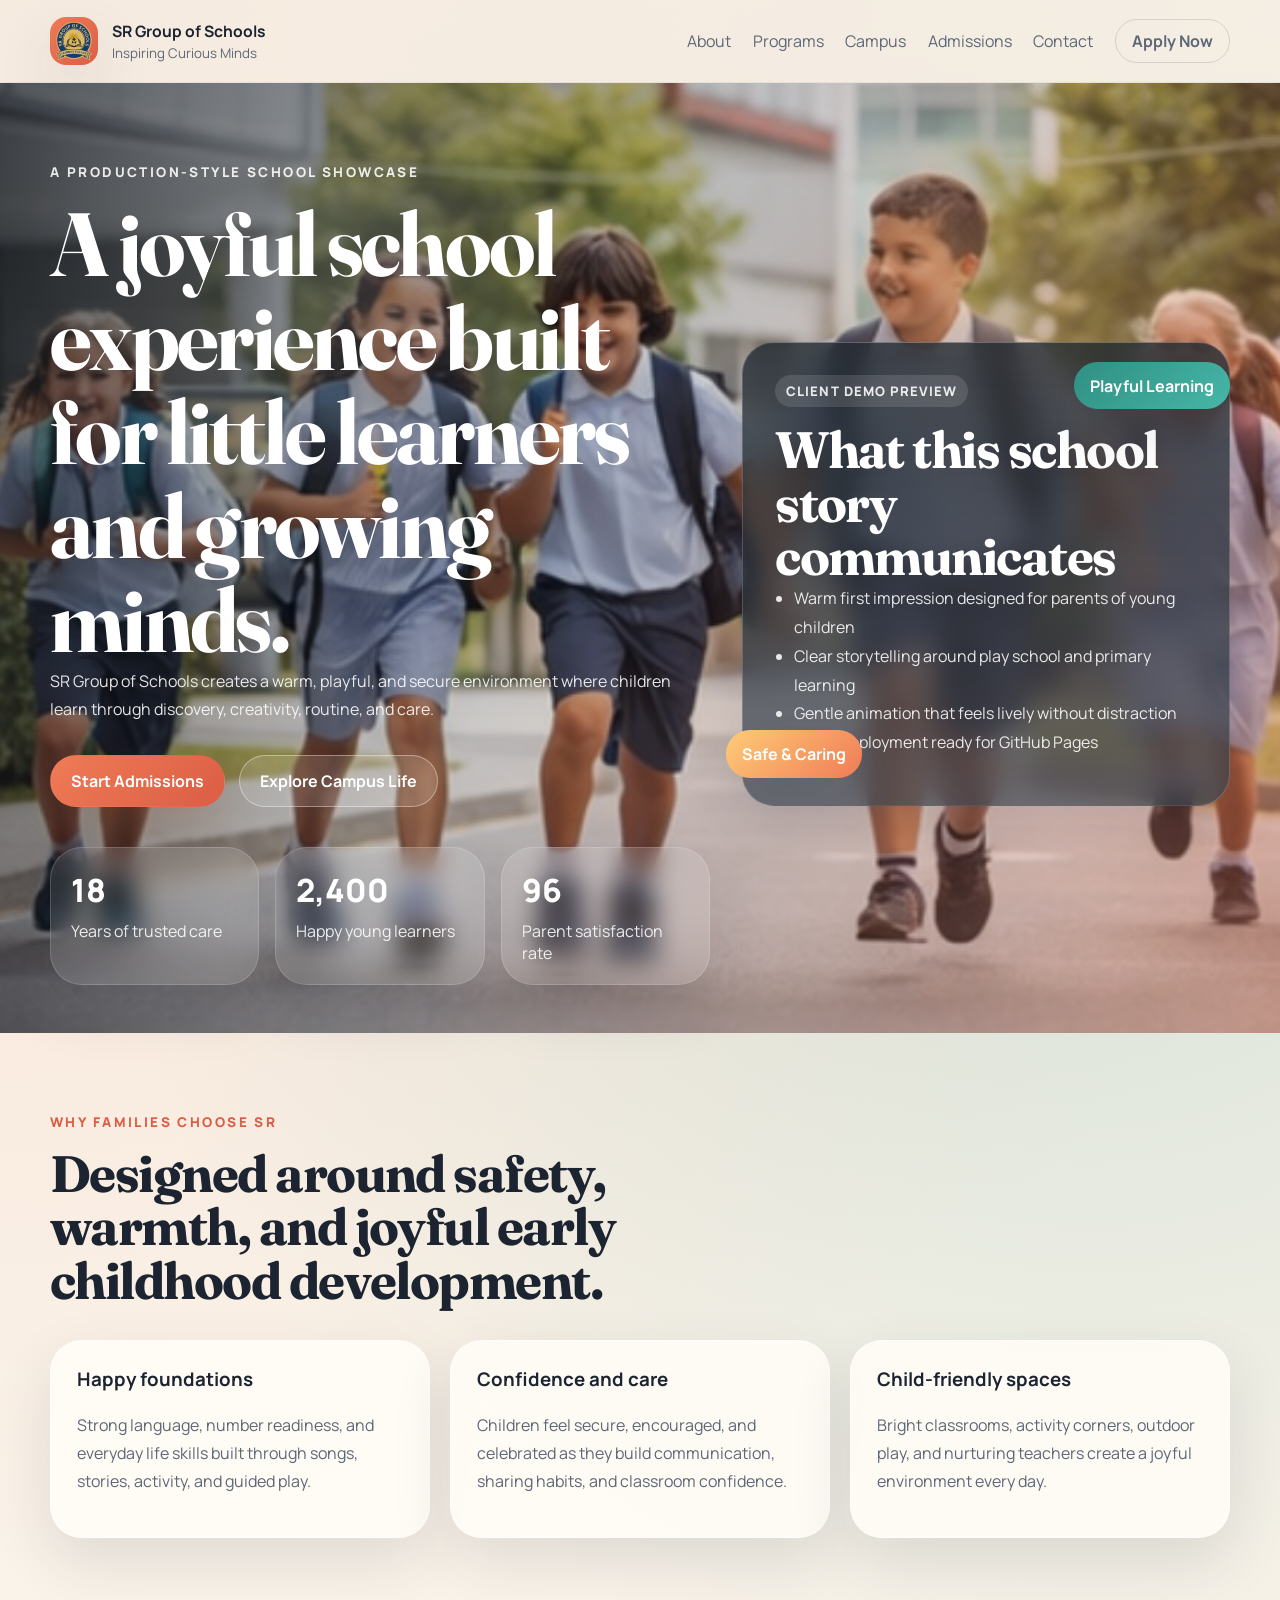
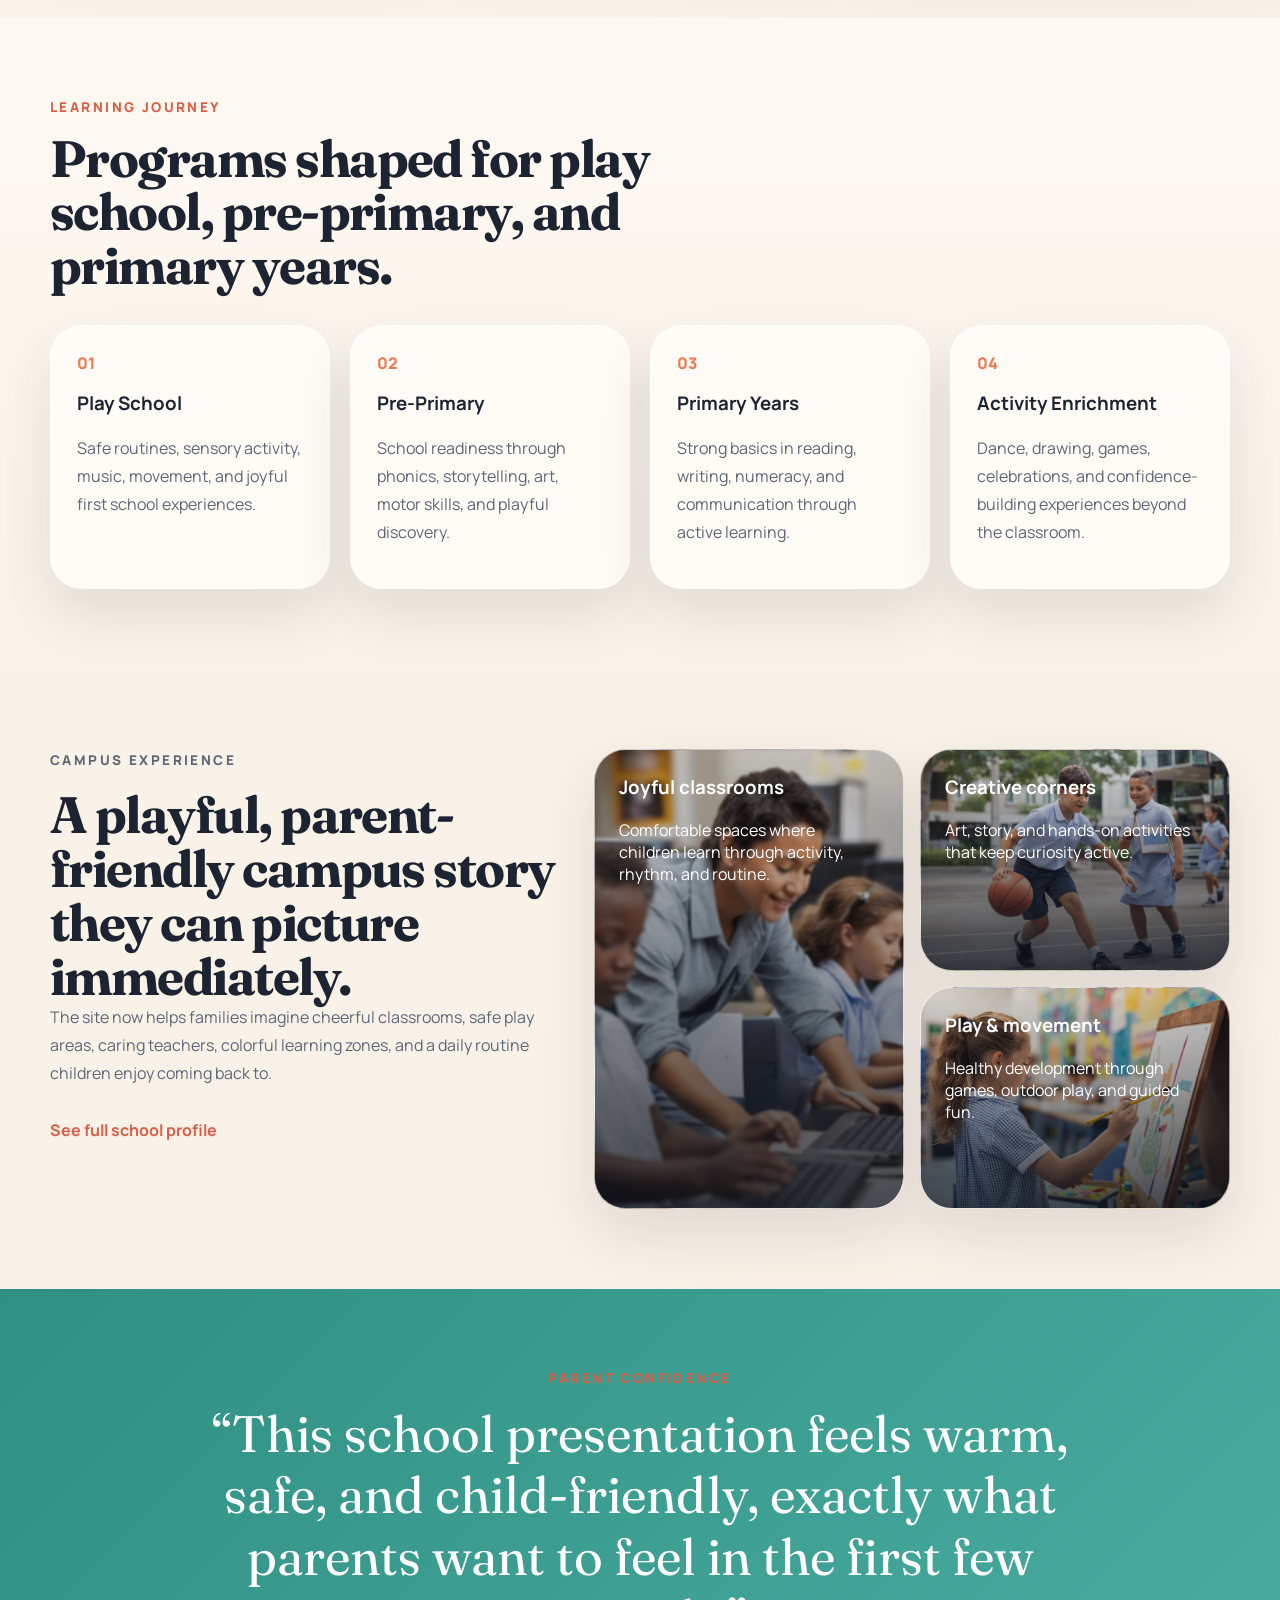
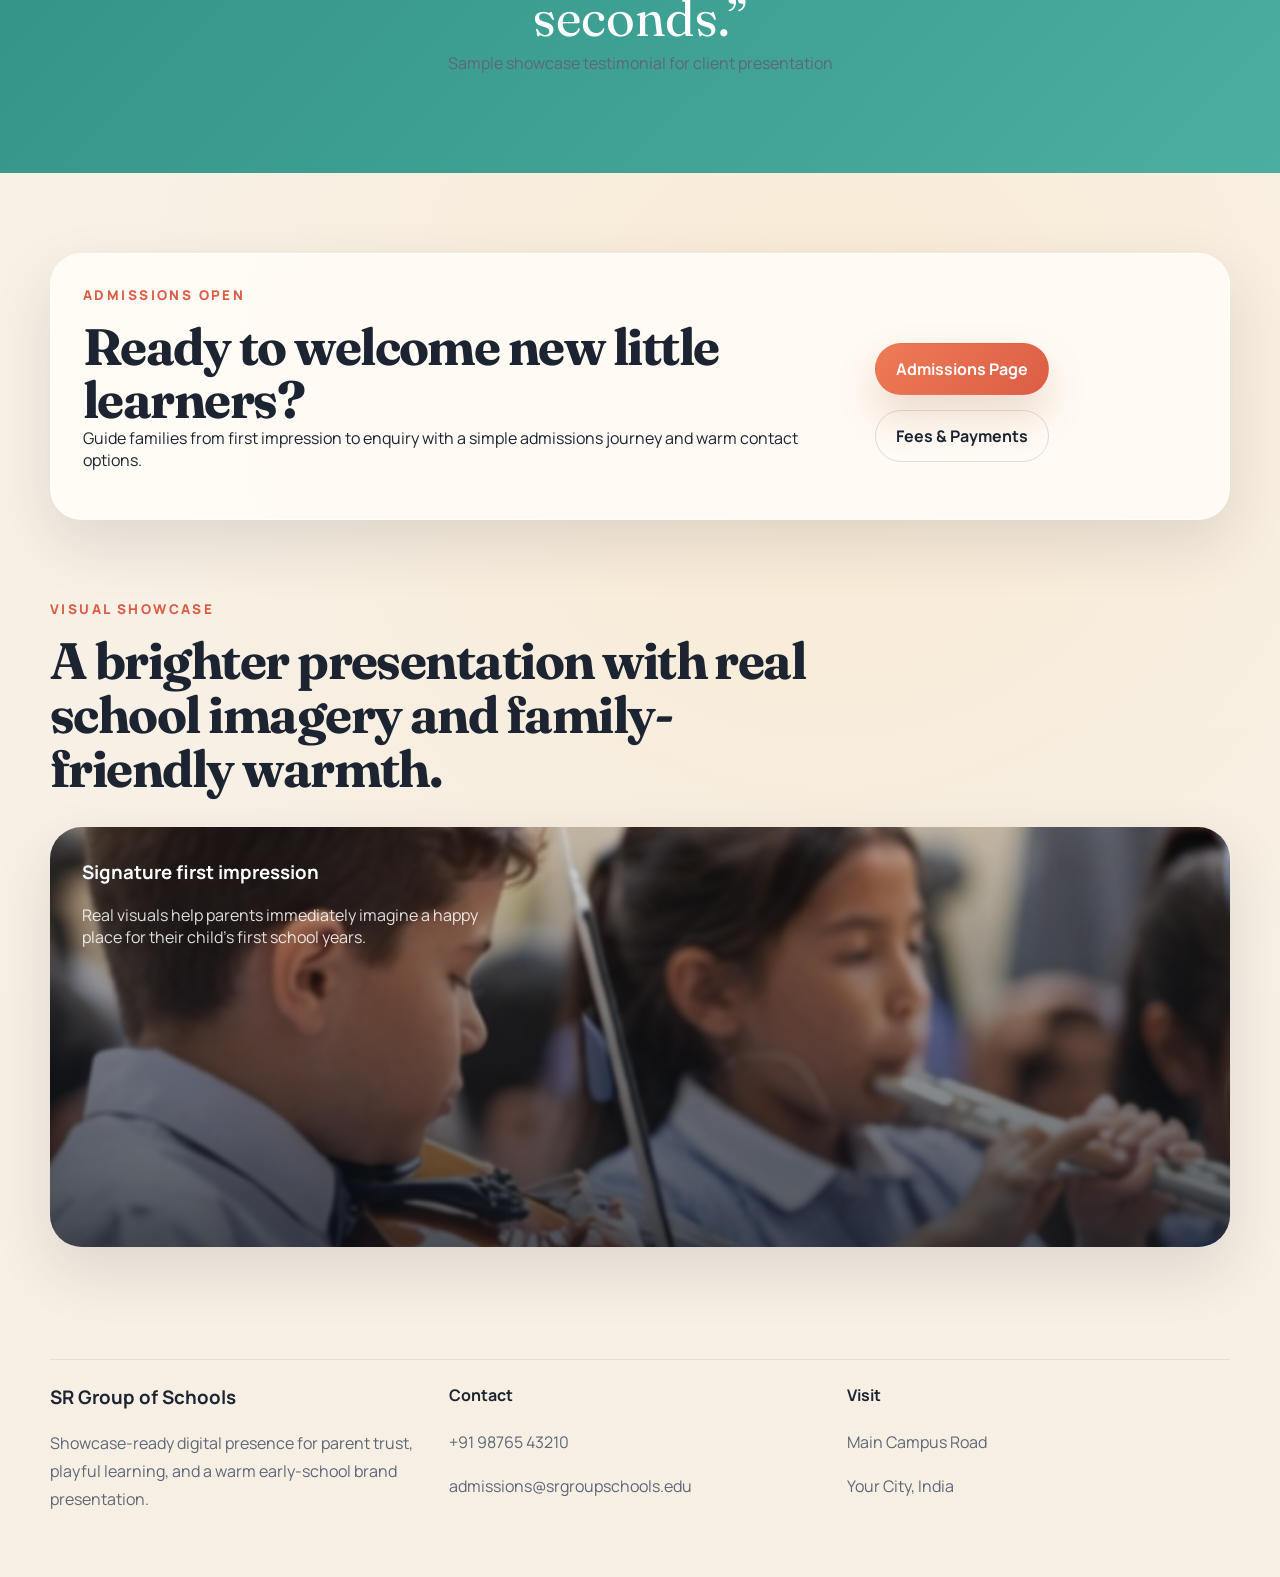
==== commit 4d53aa5a: "Build animated primary school showcase site" ====
--- a/index.html
+++ b/index.html
@@ -1,102 +1,209 @@
-<!doctype html>
+<!DOCTYPE html>
 <html lang="en">
 <head>
-  <meta charset="utf-8" />
-  <meta name="viewport" content="width=device-width,initial-scale=1" />
-  <title>SR Group of Schools</title>
+  <meta charset="UTF-8">
+  <meta name="viewport" content="width=device-width, initial-scale=1.0">
+  <title>SR Group of Schools | Joyful Early Learning</title>
+  <meta name="description" content="SR Group of Schools offers joyful early learning, caring teachers, and a vibrant primary school environment for young children.">
+  <link rel="preconnect" href="https://fonts.googleapis.com">
+  <link rel="preconnect" href="https://fonts.gstatic.com" crossorigin>
+  <link href="https://fonts.googleapis.com/css2?family=Manrope:wght@400;500;600;700;800&family=Fraunces:opsz,wght@9..144,600;9..144,700&display=swap" rel="stylesheet">
   <link rel="stylesheet" href="assets/css/style.css">
 </head>
 <body>
-  <header class="site-header">
-    <div class="container">
-      <div style="display:flex;align-items:center;">
-        <img src="assets/images/logo.png" alt="SR Logo" style="margin-right:1rem;border-radius:50%;">
-        <h1 class="brand">SR Group of Schools</h1>
+  <div class="page-shell">
+    <header class="site-header">
+      <div class="container nav-wrap">
+        <a class="brand" href="index.html" aria-label="SR Group of Schools home">
+          <span class="brand-mark">
+            <img src="assets/images/logo.png" alt="SR Group of Schools logo">
+          </span>
+          <span class="brand-text">
+            <strong>SR Group of Schools</strong>
+            <small>Inspiring Curious Minds</small>
+          </span>
+        </a>
+        <button class="menu-toggle" type="button" aria-expanded="false" aria-controls="site-nav">
+          <span></span>
+          <span></span>
+          <span></span>
+        </button>
+        <nav id="site-nav" class="site-nav" aria-label="Primary navigation">
+          <a href="#about">About</a>
+          <a href="#programs">Programs</a>
+          <a href="#campus">Campus</a>
+          <a href="#admissions">Admissions</a>
+          <a href="#contact">Contact</a>
+          <a class="button button-small button-outline" href="admissions.html">Apply Now</a>
+        </nav>
       </div>
-      <nav>
-        <a href="index.html">Home</a>
-        <a href="about.html">About</a>
-        <a href="admissions.html">Admissions</a>
-        <a href="payments.html">Payments</a>
-        <a href="#contact">Contact</a>
-      </nav>
-    </div>
-  </header>
-
-  <main>
-    <section class="hero">
-      <div class="hero-copy container">
-        <h2>Excellence in Education</h2>
-        <p>Preparing students for a bright future with strong academics, values and activities.</p>
-        <a class="btn" href="admissions.html">Apply Now</a>
+    </header>
+
+    <main>
+      <section class="hero-section">
+        <div class="hero-slideshow" data-slideshow>
+          <div class="hero-slide is-active" style="background-image: url('assets/images/img1.png');"></div>
+          <div class="hero-slide" style="background-image: url('assets/images/img2.png');"></div>
+          <div class="hero-slide" style="background-image: url('assets/images/img3.png');"></div>
+          <div class="hero-slide" style="background-image: url('assets/images/img4.png');"></div>
+          <div class="hero-slide" style="background-image: url('assets/images/img5.png');"></div>
+        </div>
+        <div class="hero-backdrop"></div>
+        <div class="container hero-grid">
+          <div class="hero-copy">
+            <p class="eyebrow reveal">A production-style school showcase</p>
+            <h1 class="reveal">A joyful school experience built for little learners and growing minds.</h1>
+            <p class="hero-text reveal">SR Group of Schools creates a warm, playful, and secure environment where children learn through discovery, creativity, routine, and care.</p>
+            <div class="hero-actions reveal">
+              <a class="button" href="admissions.html">Start Admissions</a>
+              <a class="button button-ghost" href="#campus">Explore Campus Life</a>
+            </div>
+            <div class="hero-metrics reveal">
+              <article>
+                <strong data-counter="18">0</strong>
+                <span>Years of trusted care</span>
+              </article>
+              <article>
+                <strong data-counter="2400">0</strong>
+                <span>Happy young learners</span>
+              </article>
+              <article>
+                <strong data-counter="96">0</strong>
+                <span>Parent satisfaction rate</span>
+              </article>
+            </div>
+          </div>
+
+          <div class="hero-card reveal">
+            <div class="showcase-card glass-card">
+              <p class="card-label">Client Demo Preview</p>
+              <h2>What this school story communicates</h2>
+              <ul class="feature-list">
+                <li>Warm first impression designed for parents of young children</li>
+                <li>Clear storytelling around play school and primary learning</li>
+                <li>Gentle animation that feels lively without distraction</li>
+                <li>Static deployment ready for GitHub Pages</li>
+              </ul>
+            </div>
+            <div class="floating-badge badge-primary">Playful Learning</div>
+            <div class="floating-badge badge-secondary">Safe & Caring</div>
+          </div>
+        </div>
+      </section>
+
+      <section id="about" class="section">
+        <div class="container">
+          <div class="section-heading reveal">
+            <p class="eyebrow">Why families choose SR</p>
+            <h2>Designed around safety, warmth, and joyful early childhood development.</h2>
+          </div>
+          <div class="about-grid">
+            <article class="info-card reveal">
+              <h3>Happy foundations</h3>
+              <p>Strong language, number readiness, and everyday life skills built through songs, stories, activity, and guided play.</p>
+            </article>
+            <article class="info-card reveal">
+              <h3>Confidence and care</h3>
+              <p>Children feel secure, encouraged, and celebrated as they build communication, sharing habits, and classroom confidence.</p>
+            </article>
+            <article class="info-card reveal">
+              <h3>Child-friendly spaces</h3>
+              <p>Bright classrooms, activity corners, outdoor play, and nurturing teachers create a joyful environment every day.</p>
+            </article>
+          </div>
+        </div>
+      </section>
+
+      <section id="programs" class="section section-soft">
+        <div class="container programs-layout">
+          <div class="section-heading reveal">
+            <p class="eyebrow">Learning journey</p>
+            <h2>Programs shaped for play school, pre-primary, and primary years.</h2>
+          </div>
+          <div class="program-cards">
+            <article class="program-card reveal"><span>01</span><h3>Play School</h3><p>Safe routines, sensory activity, music, movement, and joyful first school experiences.</p></article>
+            <article class="program-card reveal"><span>02</span><h3>Pre-Primary</h3><p>School readiness through phonics, storytelling, art, motor skills, and playful discovery.</p></article>
+            <article class="program-card reveal"><span>03</span><h3>Primary Years</h3><p>Strong basics in reading, writing, numeracy, and communication through active learning.</p></article>
+            <article class="program-card reveal"><span>04</span><h3>Activity Enrichment</h3><p>Dance, drawing, games, celebrations, and confidence-building experiences beyond the classroom.</p></article>
+          </div>
+        </div>
+      </section>
+
+      <section id="campus" class="section">
+        <div class="container campus-grid">
+          <div class="campus-copy reveal">
+            <p class="eyebrow">Campus experience</p>
+            <h2>A playful, parent-friendly campus story they can picture immediately.</h2>
+            <p>The site now helps families imagine cheerful classrooms, safe play areas, caring teachers, colorful learning zones, and a daily routine children enjoy coming back to.</p>
+            <a class="text-link" href="about.html">See full school profile</a>
+          </div>
+          <div class="campus-panels">
+            <article class="campus-panel campus-panel-image tall reveal" style="background-image: url('assets/images/img6.png');"><h3>Joyful classrooms</h3><p>Comfortable spaces where children learn through activity, rhythm, and routine.</p></article>
+            <article class="campus-panel campus-panel-image reveal" style="background-image: url('assets/images/img7.png');"><h3>Creative corners</h3><p>Art, story, and hands-on activities that keep curiosity active.</p></article>
+            <article class="campus-panel campus-panel-image reveal" style="background-image: url('assets/images/img8.png');"><h3>Play & movement</h3><p>Healthy development through games, outdoor play, and guided fun.</p></article>
+          </div>
+        </div>
+      </section>
+
+      <section class="section section-accent">
+        <div class="container testimonial-wrap reveal">
+          <p class="eyebrow">Parent confidence</p>
+          <blockquote>“This school presentation feels warm, safe, and child-friendly, exactly what parents want to feel in the first few seconds.”</blockquote>
+          <p class="quote-note">Sample showcase testimonial for client presentation</p>
+        </div>
+      </section>
+
+      <section id="admissions" class="section">
+        <div class="container cta-band reveal">
+          <div>
+            <p class="eyebrow">Admissions open</p>
+            <h2>Ready to welcome new little learners?</h2>
+            <p>Guide families from first impression to enquiry with a simple admissions journey and warm contact options.</p>
+          </div>
+          <div class="cta-actions">
+            <a class="button" href="admissions.html">Admissions Page</a>
+            <a class="button button-outline" href="payments.html">Fees & Payments</a>
+          </div>
+        </div>
+      </section>
+
+      <section class="section gallery-section">
+        <div class="container">
+          <div class="section-heading reveal">
+            <p class="eyebrow">Visual showcase</p>
+            <h2>A brighter presentation with real school imagery and family-friendly warmth.</h2>
+          </div>
+          <div class="gallery-grid">
+            <article class="gallery-card reveal" style="background-image: url('assets/images/img9.png');">
+              <div class="gallery-card-copy">
+                <h3>Signature first impression</h3>
+                <p>Real visuals help parents immediately imagine a happy place for their child's first school years.</p>
+              </div>
+            </article>
+          </div>
+        </div>
+      </section>
+    </main>
+
+    <footer id="contact" class="site-footer">
+      <div class="container footer-grid">
+        <div>
+          <h3>SR Group of Schools</h3>
+          <p>Showcase-ready digital presence for parent trust, playful learning, and a warm early-school brand presentation.</p>
+        </div>
+        <div>
+          <h4>Contact</h4>
+          <p>+91 98765 43210</p>
+          <p>admissions@srgroupschools.edu</p>
+        </div>
+        <div>
+          <h4>Visit</h4>
+          <p>Main Campus Road</p>
+          <p>Your City, India</p>
+        </div>
       </div>
-    </section>
-
-    <section class="highlights container">
-      <article>
-        <img src="assets/images/holistic-learning.jpg" alt="Holistic Learning">
-        <h3>Holistic Learning</h3>
-        <p>Balanced academics and extracurriculars.</p>
-      </article>
-      <article>
-        <img src="assets/images/experienced-faculty.jpg" alt="Experienced Faculty">
-        <h3>Experienced Faculty</h3>
-        <p>Qualified teachers committed to student success.</p>
-      </article>
-      <article>
-        <img src="assets/images/safe-campus.jpg" alt="Safe Campus">
-        <h3>Safe Campus</h3>
-        <p>Secure, nurturing environment.</p>
-      </article>
-    </section>
-
-    <section class="testimonials container">
-      <h2>What Parents Say</h2>
-      <div style="display:grid;grid-template-columns:1fr;gap:1rem;">
-        <blockquote style="background:var(--card-bg);padding:1rem;border-radius:8px;box-shadow:0 2px 4px rgba(0,0,0,0.1);">
-          <p>"Excellent education and caring staff. My child has grown tremendously."</p>
-          <cite>— Parent A</cite>
-        </blockquote>
-        <blockquote style="background:var(--card-bg);padding:1rem;border-radius:8px;box-shadow:0 2px 4px rgba(0,0,0,0.1);">
-          <p>"A safe and inspiring environment for learning."</p>
-          <cite>— Parent B</cite>
-        </blockquote>
-      </div>
-    </section>
-
-    <section class="news container">
-      <h2>Latest News</h2>
-      <div style="display:grid;grid-template-columns:1fr;gap:1rem;">
-        <article style="background:var(--card-bg);padding:1rem;border-radius:8px;box-shadow:0 2px 4px rgba(0,0,0,0.1);">
-          <img src="assets/images/sports-day.jpg" alt="Annual Sports Day" style="width:100%;border-radius:4px;margin-bottom:1rem;">
-          <h3>Annual Sports Day</h3>
-          <p>Join us for our annual sports day event on [Date]. Fun activities for all ages!</p>
-        </article>
-        <article style="background:var(--card-bg);padding:1rem;border-radius:8px;box-shadow:0 2px 4px rgba(0,0,0,0.1);">
-          <img src="assets/images/science-fair.jpg" alt="Science Fair" style="width:100%;border-radius:4px;margin-bottom:1rem;">
-          <h3>Science Fair Winners</h3>
-          <p>Congratulations to our students for winning awards at the regional science fair.</p>
-        </article>
-      </div>
-    </section>
-
-    <section id="contact" class="contact container">
-      <h2>Contact Us</h2>
-      <form id="contactForm">
-        <label>Name<input type="text" name="name" required></label>
-        <label>Email<input type="email" name="email" required></label>
-        <label>Message<textarea name="message" required></textarea></label>
-        <button type="submit" class="btn">Send Message</button>
-      </form>
-    </section>
-  </main>
-
-  <footer>
-    <div class="container">
-      <p>&copy; SR Group of Schools — Contact: info@srschools.example | +91-XXXXXXXXXX</p>
-    </div>
-  </footer>
-
+    </footer>
+  </div>
   <script src="assets/js/script.js"></script>
 </body>
-</html>+</html>
--- a/assets/css/style.css
+++ b/assets/css/style.css
@@ -1,34 +1,800 @@
-/* Basic mobile-first styles */
-:root{--accent:#0b5ed7;--muted:#666;--bg:#f8f9fa;--card-bg:#fff}
-*{box-sizing:border-box}
-body{font-family:Segoe UI,Roboto,Helvetica,Arial,sans-serif;margin:0;color:#222;line-height:1.4;background:var(--bg)}
-.container{max-width:1000px;margin:0 auto;padding:1rem}
-.site-header{background:#fafafa;border-bottom:1px solid #eee}
-.site-header .container{display:flex;align-items:center;justify-content:space-between}
-.site-header nav a{margin-left:1rem;color:var(--muted);text-decoration:none}
-.brand{margin:0;font-size:1.1rem}
-.hero{position:relative;background:radial-gradient(circle at top,rgba(0,0,0,0.18),rgba(0,0,0,0.55)),url('../images/img1.jpg');background-size:cover;background-position:center;background-repeat:no-repeat;min-height:550px;overflow:hidden}
-.hero::after{content:'';position:absolute;inset:0;background:linear-gradient(180deg,rgba(0,0,0,0.35),rgba(0,0,0,0.6));pointer-events:none}
-.hero-copy{position:absolute;left:1rem;top:1.5rem;color:white;text-shadow:0 1px 4px rgba(0,0,0,0.8);max-width:500px;background:rgba(0,0,0,0.35);backdrop-filter:blur(8px);padding:1.5rem;border-radius:12px;z-index:2}
-.slider{display:none !important;}
-.slider img{width:100%;display:none}
-.slider img.active{display:block}
-.hero-copy h2{margin:0 0 .5rem}
-.btn{background:var(--accent);color:#fff;padding:.6rem 1rem;border-radius:4px;text-decoration:none;display:inline-block}
-.highlights{display:grid;grid-template-columns:1fr;gap:1rem;margin:1rem 0}
-.highlights article{background:var(--card-bg);padding:1rem;border-radius:8px;box-shadow:0 2px 4px rgba(0,0,0,0.1);text-align:center}
-.highlights img{max-width:100%;height:auto;border-radius:4px;margin-bottom:1rem}
-footer{background:#f8f8f8;padding:1rem;margin-top:2rem}
-label{display:block;margin:.6rem 0}
-input,textarea,select{width:100%;padding:.5rem;border:1px solid #ddd;border-radius:4px}
-img{max-width:100%;height:auto;border-radius:4px}
-.products-grid{display:grid;grid-template-columns:repeat(auto-fit,minmax(250px,1fr));gap:1rem;margin:1rem 0}
-.product{background:var(--card-bg);padding:1rem;border-radius:8px;box-shadow:0 2px 4px rgba(0,0,0,0.1);text-align:center}
-.product img{max-width:100%;height:auto;border-radius:4px;margin-bottom:1rem}
-.contact{margin:2rem 0}
-.contact form{max-width:500px;margin:0 auto}
-.contact label{display:block;margin:1rem 0}
-.contact input,.contact textarea{width:100%;padding:0.5rem;border:1px solid #ddd;border-radius:4px}
-.contact button{margin-top:1rem}
-@keyframes fadeIn{from{opacity:0}to{opacity:1}}
-.fade-in{animation:fadeIn 1s ease-in}
+:root {
+  --bg: #f8f3ec;
+  --bg-soft: #fffaf6;
+  --surface: rgba(255, 252, 247, 0.9);
+  --surface-solid: #fffaf6;
+  --text: #1b2430;
+  --muted: #5d6776;
+  --line: rgba(25, 38, 55, 0.12);
+  --brand: #ef7b56;
+  --brand-deep: #db5d45;
+  --accent: #2f8f83;
+  --shadow: 0 24px 60px rgba(39, 43, 58, 0.12);
+  --radius-lg: 32px;
+  --radius-md: 20px;
+  --radius-sm: 14px;
+  --container: 1180px;
+}
+
+*,
+*::before,
+*::after {
+  box-sizing: border-box;
+}
+
+html {
+  scroll-behavior: smooth;
+}
+
+body {
+  margin: 0;
+  font-family: "Manrope", sans-serif;
+  background:
+    radial-gradient(circle at top left, rgba(239, 123, 86, 0.2), transparent 32%),
+    radial-gradient(circle at 85% 15%, rgba(47, 143, 131, 0.18), transparent 24%),
+    radial-gradient(circle at 65% 75%, rgba(255, 203, 119, 0.16), transparent 20%),
+    linear-gradient(180deg, #fbf5ec 0%, #f7efe4 100%);
+  color: var(--text);
+}
+
+a {
+  color: inherit;
+  text-decoration: none;
+}
+
+button,
+input,
+select,
+textarea {
+  font: inherit;
+}
+
+.container {
+  width: min(calc(100% - 2rem), var(--container));
+  margin: 0 auto;
+}
+
+.page-shell {
+  position: relative;
+  overflow: hidden;
+}
+
+.site-header {
+  position: sticky;
+  top: 0;
+  z-index: 30;
+  backdrop-filter: blur(18px);
+  background: rgba(245, 239, 228, 0.78);
+  border-bottom: 1px solid rgba(27, 36, 48, 0.06);
+}
+
+.nav-wrap {
+  display: flex;
+  align-items: center;
+  justify-content: space-between;
+  gap: 1rem;
+  min-height: 82px;
+}
+
+.brand {
+  display: inline-flex;
+  align-items: center;
+  gap: 0.9rem;
+}
+
+.brand-mark {
+  display: inline-grid;
+  place-items: center;
+  width: 48px;
+  height: 48px;
+  border-radius: 16px;
+  color: #fff;
+  background: linear-gradient(135deg, var(--brand), var(--brand-deep));
+  font-weight: 800;
+  letter-spacing: 0.04em;
+  box-shadow: var(--shadow);
+  overflow: hidden;
+}
+
+.brand-mark img {
+  width: 100%;
+  height: 100%;
+  object-fit: contain;
+  padding: 0.2rem;
+}
+
+.brand-text {
+  display: grid;
+  gap: 0.15rem;
+}
+
+.brand-text strong {
+  font-size: 0.98rem;
+}
+
+.brand-text small {
+  color: var(--muted);
+}
+
+.site-nav {
+  display: flex;
+  align-items: center;
+  gap: 1.35rem;
+}
+
+.site-nav a {
+  color: var(--muted);
+  transition: color 180ms ease, transform 180ms ease;
+}
+
+.site-nav a:hover,
+.site-nav a:focus-visible {
+  color: var(--text);
+  transform: translateY(-1px);
+}
+
+.menu-toggle {
+  display: none;
+  width: 48px;
+  height: 48px;
+  border: 0;
+  border-radius: 14px;
+  background: var(--surface-solid);
+  box-shadow: var(--shadow);
+}
+
+.menu-toggle span {
+  display: block;
+  width: 20px;
+  height: 2px;
+  margin: 4px auto;
+  background: var(--text);
+}
+
+.button {
+  display: inline-flex;
+  align-items: center;
+  justify-content: center;
+  gap: 0.5rem;
+  min-height: 52px;
+  padding: 0 1.25rem;
+  border: 1px solid transparent;
+  border-radius: 999px;
+  background: linear-gradient(135deg, var(--brand), var(--brand-deep));
+  color: #fff;
+  font-weight: 700;
+  box-shadow: 0 20px 40px rgba(147, 72, 28, 0.18);
+  transition: transform 200ms ease, box-shadow 200ms ease;
+}
+
+.button:hover,
+.button:focus-visible {
+  transform: translateY(-2px);
+  box-shadow: 0 26px 48px rgba(147, 72, 28, 0.24);
+}
+
+.button-small {
+  min-height: 44px;
+  padding: 0 1rem;
+}
+
+.button-outline {
+  background: transparent;
+  color: var(--text);
+  border-color: rgba(27, 36, 48, 0.14);
+  box-shadow: none;
+}
+
+.button-ghost {
+  background: rgba(255, 255, 255, 0.36);
+  color: var(--text);
+  border-color: rgba(27, 36, 48, 0.08);
+  box-shadow: none;
+}
+
+.hero-section {
+  position: relative;
+  padding: 5rem 0 3rem;
+  min-height: 92vh;
+  display: grid;
+  align-items: center;
+  isolation: isolate;
+}
+
+.hero-slideshow,
+.page-hero-slideshow {
+  position: absolute;
+  inset: 0;
+  overflow: hidden;
+  z-index: -3;
+}
+
+.hero-slide,
+.page-slide {
+  position: absolute;
+  inset: 0;
+  background-position: center;
+  background-size: cover;
+  opacity: 0;
+  transform: scale(1.08);
+  transition: opacity 1200ms ease, transform 7000ms ease;
+}
+
+.hero-slide.is-active,
+.page-slide.is-active {
+  opacity: 1;
+  transform: scale(1);
+}
+
+.hero-backdrop {
+  position: absolute;
+  inset: 0;
+  background:
+    linear-gradient(115deg, rgba(15, 22, 30, 0.68), rgba(15, 22, 30, 0.18) 45%, rgba(239, 123, 86, 0.34)),
+    radial-gradient(circle at 20% 15%, rgba(255, 255, 255, 0.28), transparent 25%),
+    radial-gradient(circle at 80% 25%, rgba(255, 203, 119, 0.28), transparent 16%);
+  pointer-events: none;
+  z-index: -2;
+}
+
+.hero-grid {
+  position: relative;
+  display: grid;
+  grid-template-columns: 1.15fr 0.85fr;
+  gap: 2rem;
+  align-items: center;
+}
+
+.eyebrow {
+  margin: 0 0 1rem;
+  font-size: 0.84rem;
+  font-weight: 800;
+  letter-spacing: 0.18em;
+  text-transform: uppercase;
+  color: var(--brand-deep);
+}
+
+h1,
+h2 {
+  font-family: "Fraunces", serif;
+  font-weight: 700;
+  line-height: 1.05;
+  letter-spacing: -0.03em;
+}
+
+h1 {
+  margin: 0;
+  font-size: clamp(3rem, 7vw, 6rem);
+  max-width: 11ch;
+}
+
+h2 {
+  margin: 0;
+  font-size: clamp(2rem, 4vw, 3.5rem);
+}
+
+h3,
+h4,
+p,
+ul,
+ol {
+  margin-top: 0;
+}
+
+.hero-text,
+.section-heading p:not(.eyebrow),
+.campus-copy p,
+.content-card p,
+.site-footer p,
+.program-card p,
+.info-card p,
+.quote-note,
+.form-note {
+  color: var(--muted);
+  line-height: 1.75;
+}
+
+.hero-copy,
+.hero-card {
+  color: #fff;
+}
+
+.hero-copy .eyebrow,
+.hero-copy .hero-text,
+.hero-copy .hero-metrics span,
+.hero-card .card-label,
+.hero-card .feature-list {
+  color: rgba(255, 255, 255, 0.88);
+}
+
+.hero-copy .button-ghost,
+.hero-copy .button-outline {
+  color: #fff;
+  border-color: rgba(255, 255, 255, 0.38);
+  background: rgba(255, 255, 255, 0.12);
+}
+
+.hero-actions,
+.cta-actions {
+  display: flex;
+  flex-wrap: wrap;
+  gap: 0.9rem;
+  margin-top: 2rem;
+}
+
+.hero-metrics {
+  display: grid;
+  grid-template-columns: repeat(3, minmax(0, 1fr));
+  gap: 1rem;
+  margin-top: 2.5rem;
+}
+
+.hero-metrics article,
+.info-card,
+.program-card,
+.campus-panel,
+.content-card,
+.cta-band,
+.showcase-card {
+  background: var(--surface);
+  border: 1px solid rgba(255, 255, 255, 0.55);
+  border-radius: var(--radius-lg);
+  box-shadow: var(--shadow);
+}
+
+.hero-metrics article {
+  padding: 1.25rem;
+  background: rgba(255, 255, 255, 0.12);
+  border-color: rgba(255, 255, 255, 0.16);
+  backdrop-filter: blur(12px);
+}
+
+.hero-metrics strong {
+  display: block;
+  font-size: 2rem;
+  font-weight: 800;
+  margin-bottom: 0.45rem;
+}
+
+.hero-card {
+  position: relative;
+  min-height: 520px;
+  display: grid;
+  align-items: center;
+}
+
+.glass-card {
+  padding: 2rem;
+  min-height: 360px;
+  background:
+    linear-gradient(180deg, rgba(17, 27, 36, 0.72), rgba(30, 44, 59, 0.58)),
+    rgba(255, 255, 255, 0.14);
+  border: 1px solid rgba(255, 255, 255, 0.18);
+  backdrop-filter: blur(14px);
+}
+
+.card-label {
+  display: inline-flex;
+  margin-bottom: 1rem;
+  padding: 0.45rem 0.7rem;
+  border-radius: 999px;
+  background: rgba(255, 255, 255, 0.12);
+  color: rgba(255, 255, 255, 0.88);
+  font-size: 0.82rem;
+  font-weight: 800;
+  letter-spacing: 0.08em;
+  text-transform: uppercase;
+}
+
+.feature-list,
+.content-list,
+.step-list {
+  padding-left: 1.2rem;
+  color: var(--muted);
+  line-height: 1.8;
+}
+
+.floating-badge {
+  position: absolute;
+  padding: 0.8rem 1rem;
+  border-radius: 999px;
+  color: #fff;
+  font-weight: 700;
+  box-shadow: var(--shadow);
+  animation: bob 4.2s ease-in-out infinite;
+}
+
+.badge-primary {
+  top: 3rem;
+  right: 0;
+  background: linear-gradient(135deg, #2f8f83, #47b7a7);
+}
+
+.badge-secondary {
+  bottom: 3.5rem;
+  left: -1rem;
+  background: linear-gradient(135deg, #ffcc77, #ef7b56);
+  animation-delay: 0.6s;
+}
+
+.section {
+  padding: 5rem 0;
+}
+
+.section-soft {
+  background: linear-gradient(180deg, rgba(255, 250, 246, 0.82), rgba(250, 243, 233, 0.96));
+}
+
+.section-accent {
+  background: linear-gradient(135deg, #2f8f83, #4baea1);
+  color: #fff;
+}
+
+.section-heading {
+  max-width: 760px;
+  margin-bottom: 2rem;
+}
+
+.about-grid,
+.program-cards {
+  display: grid;
+  gap: 1.25rem;
+}
+
+.about-grid {
+  grid-template-columns: repeat(3, minmax(0, 1fr));
+}
+
+.info-card,
+.program-card,
+.content-card {
+  padding: 1.6rem;
+}
+
+.program-cards {
+  grid-template-columns: repeat(4, minmax(0, 1fr));
+}
+
+.program-card span {
+  display: inline-flex;
+  margin-bottom: 1rem;
+  color: var(--brand);
+  font-weight: 800;
+}
+
+.campus-grid,
+.form-grid {
+  display: grid;
+  grid-template-columns: 0.9fr 1.1fr;
+  gap: 1.5rem;
+  align-items: start;
+}
+
+.campus-panels {
+  display: grid;
+  grid-template-columns: repeat(2, minmax(0, 1fr));
+  gap: 1rem;
+}
+
+.campus-panel {
+  min-height: 220px;
+  padding: 1.5rem;
+  background:
+    linear-gradient(180deg, rgba(255, 255, 255, 0.2), transparent),
+    linear-gradient(135deg, rgba(239, 123, 86, 0.14), rgba(47, 143, 131, 0.14)),
+    var(--surface);
+}
+
+.campus-panel-image {
+  position: relative;
+  overflow: hidden;
+  background-position: center;
+  background-size: cover;
+  color: #fff;
+}
+
+.campus-panel-image::before,
+.gallery-card::before,
+.page-hero::before {
+  content: "";
+  position: absolute;
+  inset: 0;
+  background: linear-gradient(180deg, rgba(12, 18, 26, 0.1), rgba(12, 18, 26, 0.72));
+}
+
+.campus-panel-image > *,
+.gallery-card > *,
+.page-hero-content {
+  position: relative;
+  z-index: 1;
+}
+
+.campus-panel-image p,
+.campus-panel-image h3 {
+  color: #fff;
+}
+
+.campus-panel.tall {
+  grid-row: span 2;
+  min-height: 460px;
+}
+
+.testimonial-wrap {
+  text-align: center;
+  max-width: 900px;
+}
+
+blockquote {
+  margin: 0;
+  font-family: "Fraunces", serif;
+  font-size: clamp(1.8rem, 4vw, 3.25rem);
+  line-height: 1.2;
+}
+
+.cta-band {
+  display: flex;
+  align-items: center;
+  justify-content: space-between;
+  gap: 1.5rem;
+  padding: 2rem;
+}
+
+.site-footer {
+  padding: 2rem 0 3rem;
+}
+
+.footer-grid {
+  display: grid;
+  grid-template-columns: repeat(3, minmax(0, 1fr));
+  gap: 1rem;
+  padding-top: 1.5rem;
+  border-top: 1px solid rgba(27, 36, 48, 0.08);
+}
+
+.inner-page .section {
+  min-height: calc(100vh - 180px);
+}
+
+.narrow-layout {
+  max-width: 860px;
+}
+
+.content-stack {
+  display: grid;
+  gap: 1rem;
+}
+
+.page-hero {
+  position: relative;
+  min-height: 52vh;
+  display: grid;
+  align-items: end;
+  padding: 8rem 0 3rem;
+  isolation: isolate;
+}
+
+.page-hero-content {
+  max-width: 760px;
+  color: #fff;
+}
+
+.page-hero-content .eyebrow,
+.page-hero-content p {
+  color: rgba(255, 255, 255, 0.88);
+}
+
+.gallery-section {
+  padding-top: 0;
+}
+
+.gallery-grid {
+  display: grid;
+  grid-template-columns: 1fr;
+}
+
+.gallery-card {
+  position: relative;
+  min-height: 420px;
+  padding: 2rem;
+  border-radius: var(--radius-lg);
+  overflow: hidden;
+  background-position: center;
+  background-size: cover;
+  box-shadow: var(--shadow);
+}
+
+.gallery-card-copy {
+  max-width: 420px;
+  color: #fff;
+}
+
+.gallery-card-copy p {
+  color: rgba(255, 255, 255, 0.86);
+}
+
+.text-link {
+  display: inline-flex;
+  margin-top: 1rem;
+  color: var(--brand-deep);
+  font-weight: 700;
+}
+
+.demo-form {
+  display: grid;
+  gap: 1rem;
+}
+
+.demo-form label {
+  display: grid;
+  gap: 0.5rem;
+  color: var(--text);
+  font-weight: 700;
+}
+
+.demo-form input,
+.demo-form select,
+.demo-form textarea {
+  width: 100%;
+  padding: 0.95rem 1rem;
+  border: 1px solid var(--line);
+  border-radius: 14px;
+  background: rgba(255, 255, 255, 0.78);
+  color: var(--text);
+}
+
+.reveal {
+  opacity: 0;
+  transform: translateY(28px);
+  transition: opacity 700ms ease, transform 700ms ease;
+}
+
+.reveal.is-visible {
+  opacity: 1;
+  transform: translateY(0);
+}
+
+.nav-static {
+  display: flex;
+}
+
+@keyframes bob {
+  0%,
+  100% {
+    transform: translateY(0);
+  }
+
+  50% {
+    transform: translateY(-10px);
+  }
+}
+
+@media (max-width: 1024px) {
+  .hero-grid,
+  .campus-grid,
+  .form-grid,
+  .about-grid,
+  .program-cards,
+  .footer-grid {
+    grid-template-columns: 1fr;
+  }
+
+  .hero-card {
+    min-height: auto;
+  }
+
+  .hero-section {
+    min-height: auto;
+  }
+
+  .campus-panel.tall {
+    min-height: 260px;
+    grid-row: auto;
+  }
+
+  .hero-metrics {
+    grid-template-columns: 1fr;
+  }
+
+  .cta-band {
+    flex-direction: column;
+    align-items: flex-start;
+  }
+}
+
+@media (max-width: 820px) {
+  .menu-toggle {
+    display: inline-block;
+  }
+
+  .site-nav {
+    position: absolute;
+    top: calc(100% + 0.75rem);
+    left: 1rem;
+    right: 1rem;
+    display: none;
+    flex-direction: column;
+    align-items: stretch;
+    gap: 0.75rem;
+    padding: 1rem;
+    border-radius: 24px;
+    background: rgba(255, 250, 243, 0.98);
+    box-shadow: var(--shadow);
+  }
+
+  .site-nav.is-open {
+    display: flex;
+  }
+
+  .nav-static {
+    position: static;
+    display: flex;
+    flex-direction: row;
+    padding: 0;
+    box-shadow: none;
+    background: transparent;
+  }
+
+  .hero-section {
+    padding-top: 3.5rem;
+  }
+
+  .page-hero {
+    min-height: 44vh;
+    padding-top: 6rem;
+  }
+
+  h1 {
+    font-size: clamp(2.7rem, 15vw, 4.4rem);
+  }
+}
+
+@media (max-width: 640px) {
+  .container {
+    width: min(calc(100% - 1.25rem), var(--container));
+  }
+
+  .site-header {
+    position: static;
+  }
+
+  .nav-static {
+    display: flex;
+    flex-wrap: wrap;
+    justify-content: flex-end;
+    gap: 0.75rem;
+  }
+
+  .hero-actions,
+  .cta-actions {
+    flex-direction: column;
+  }
+
+  .button,
+  .button-small,
+  .button-outline,
+  .button-ghost {
+    width: 100%;
+  }
+
+  .gallery-card {
+    min-height: 320px;
+  }
+}
+
+@media (prefers-reduced-motion: reduce) {
+  html {
+    scroll-behavior: auto;
+  }
+
+  *,
+  *::before,
+  *::after {
+    animation: none !important;
+    transition: none !important;
+  }
+
+  .reveal {
+    opacity: 1;
+    transform: none;
+  }
+}
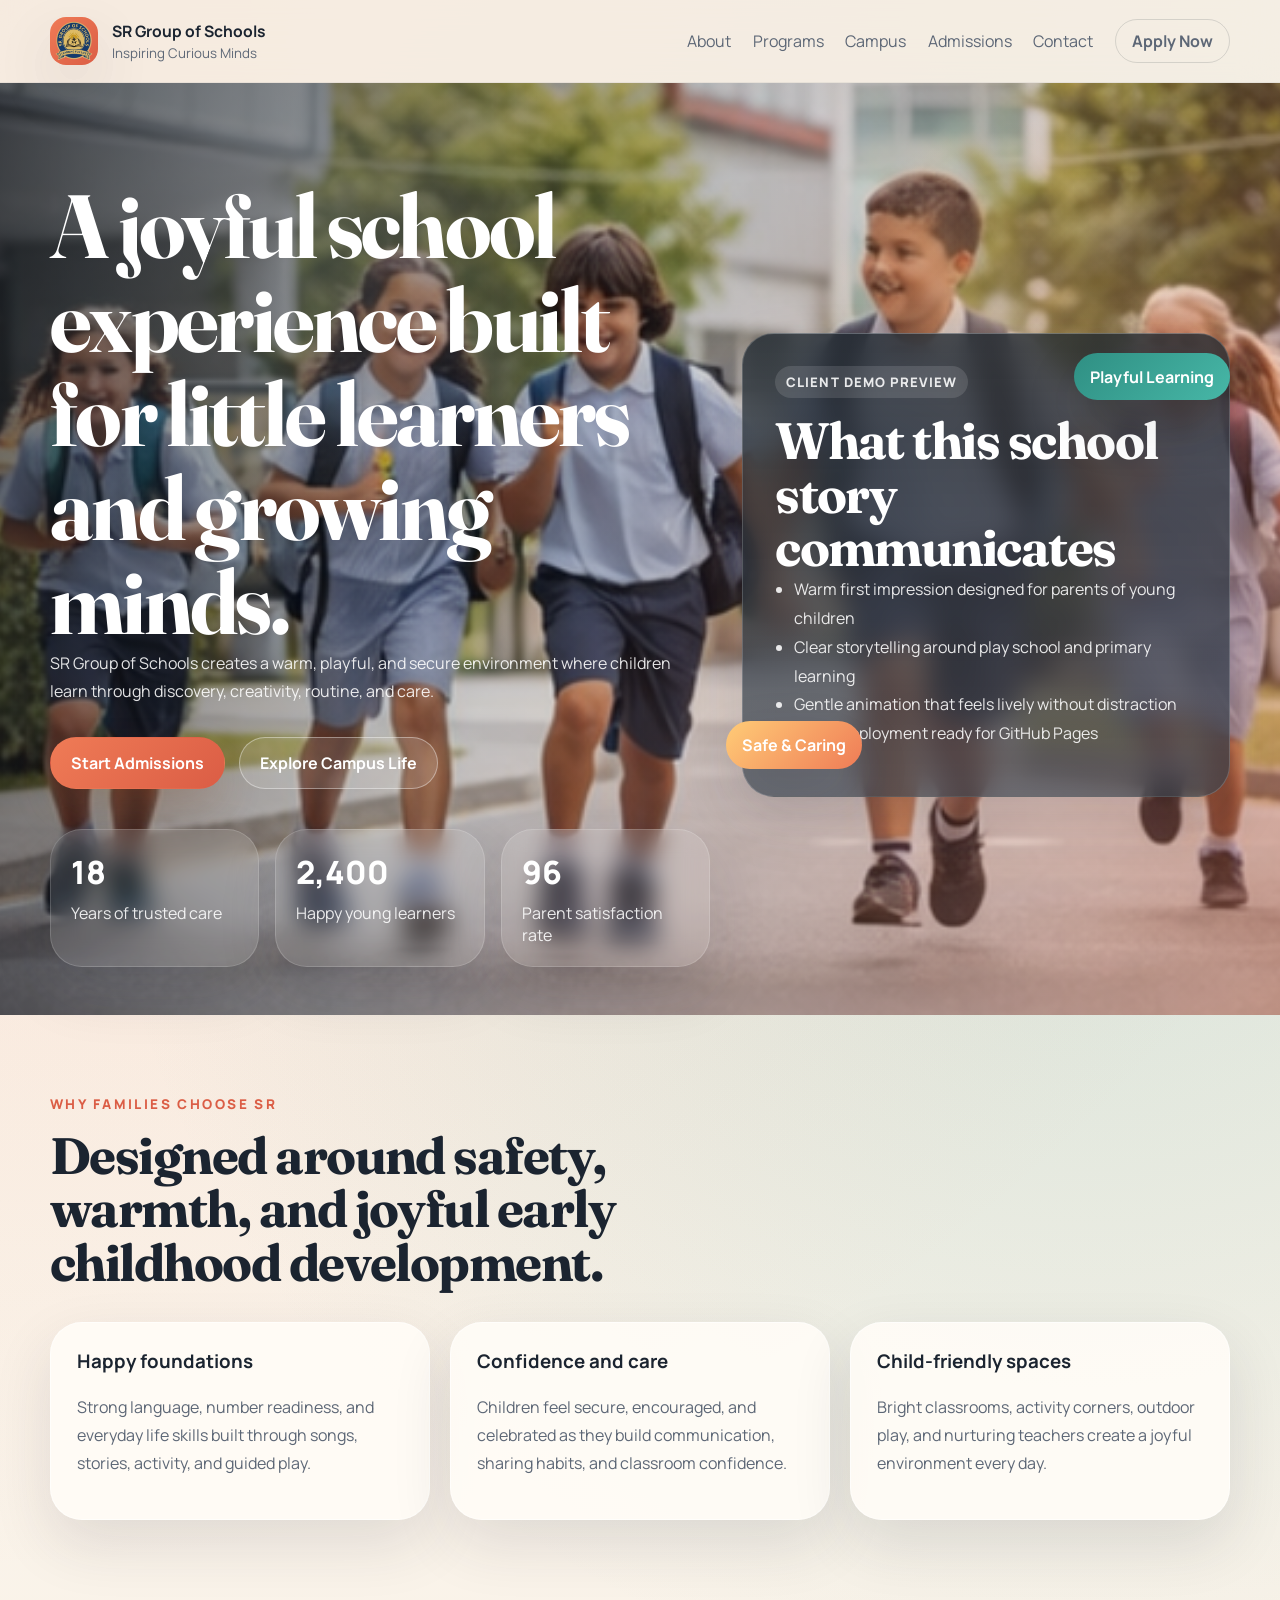
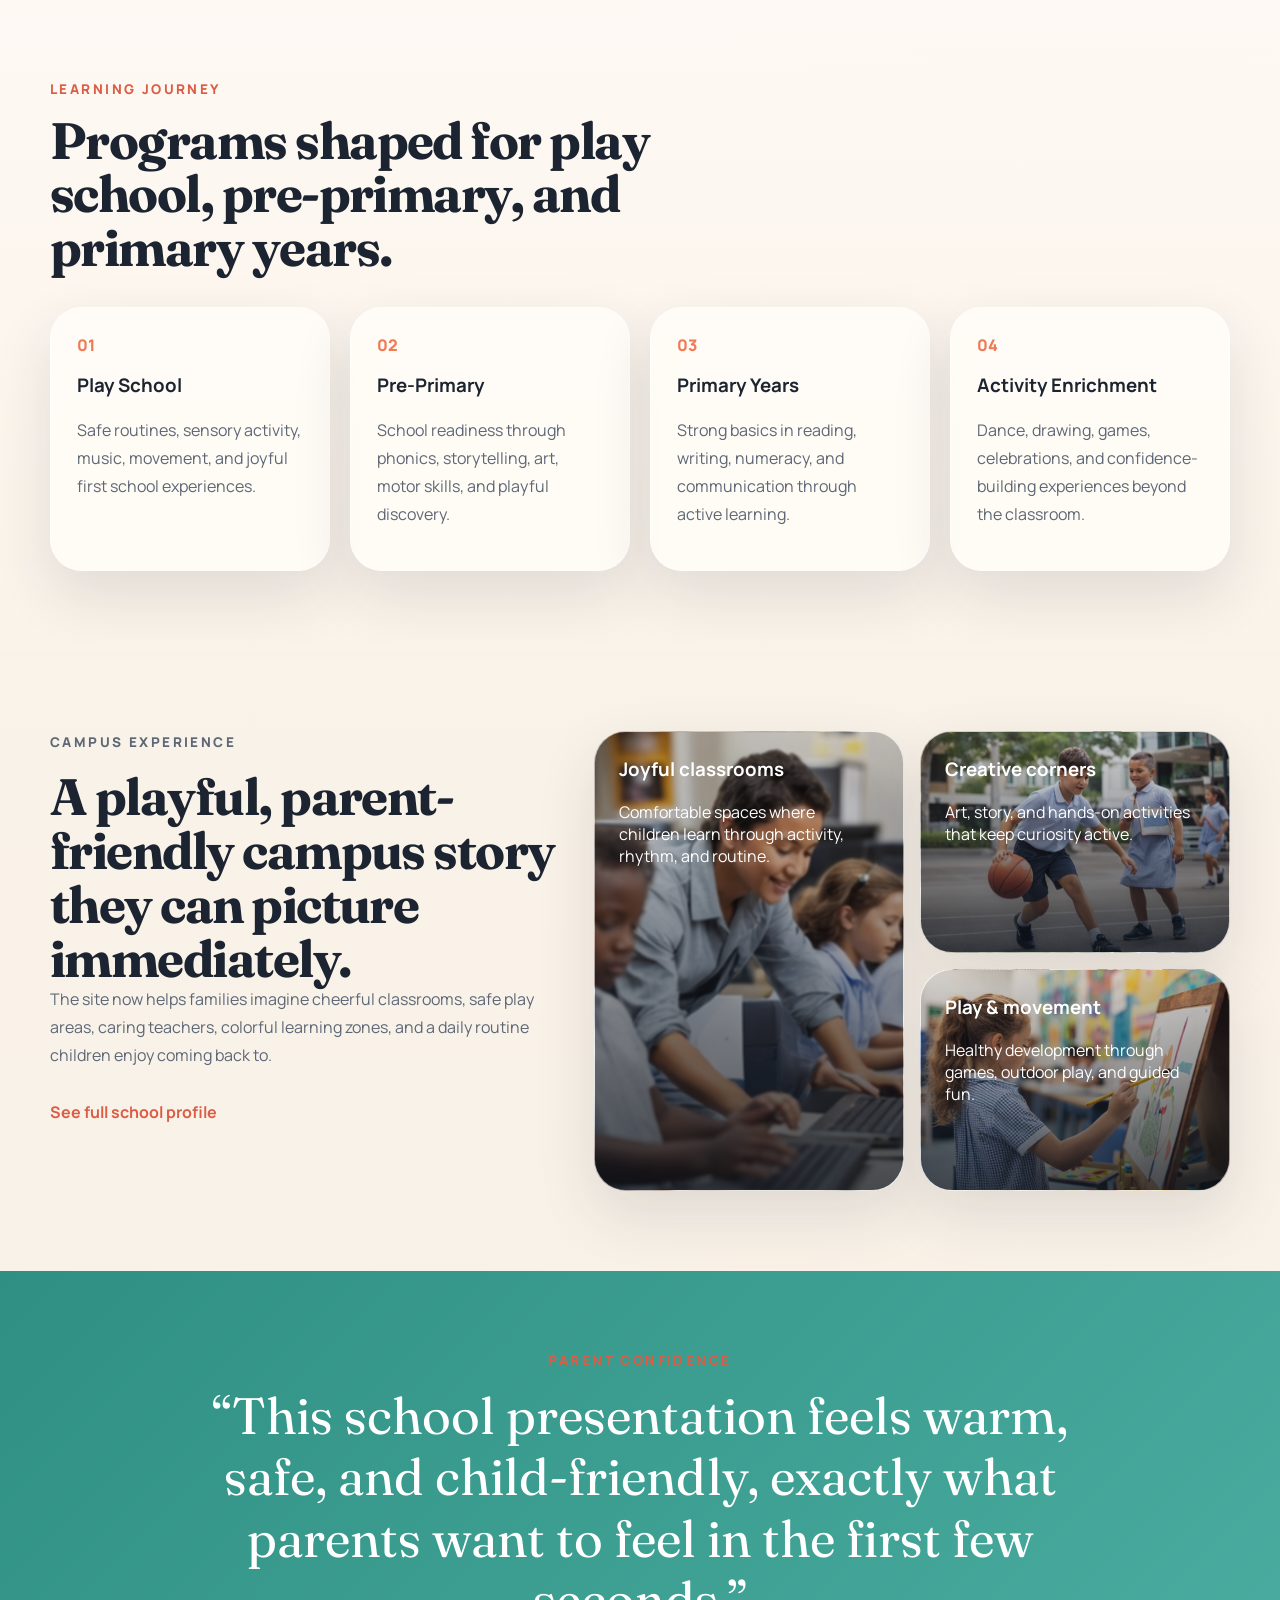
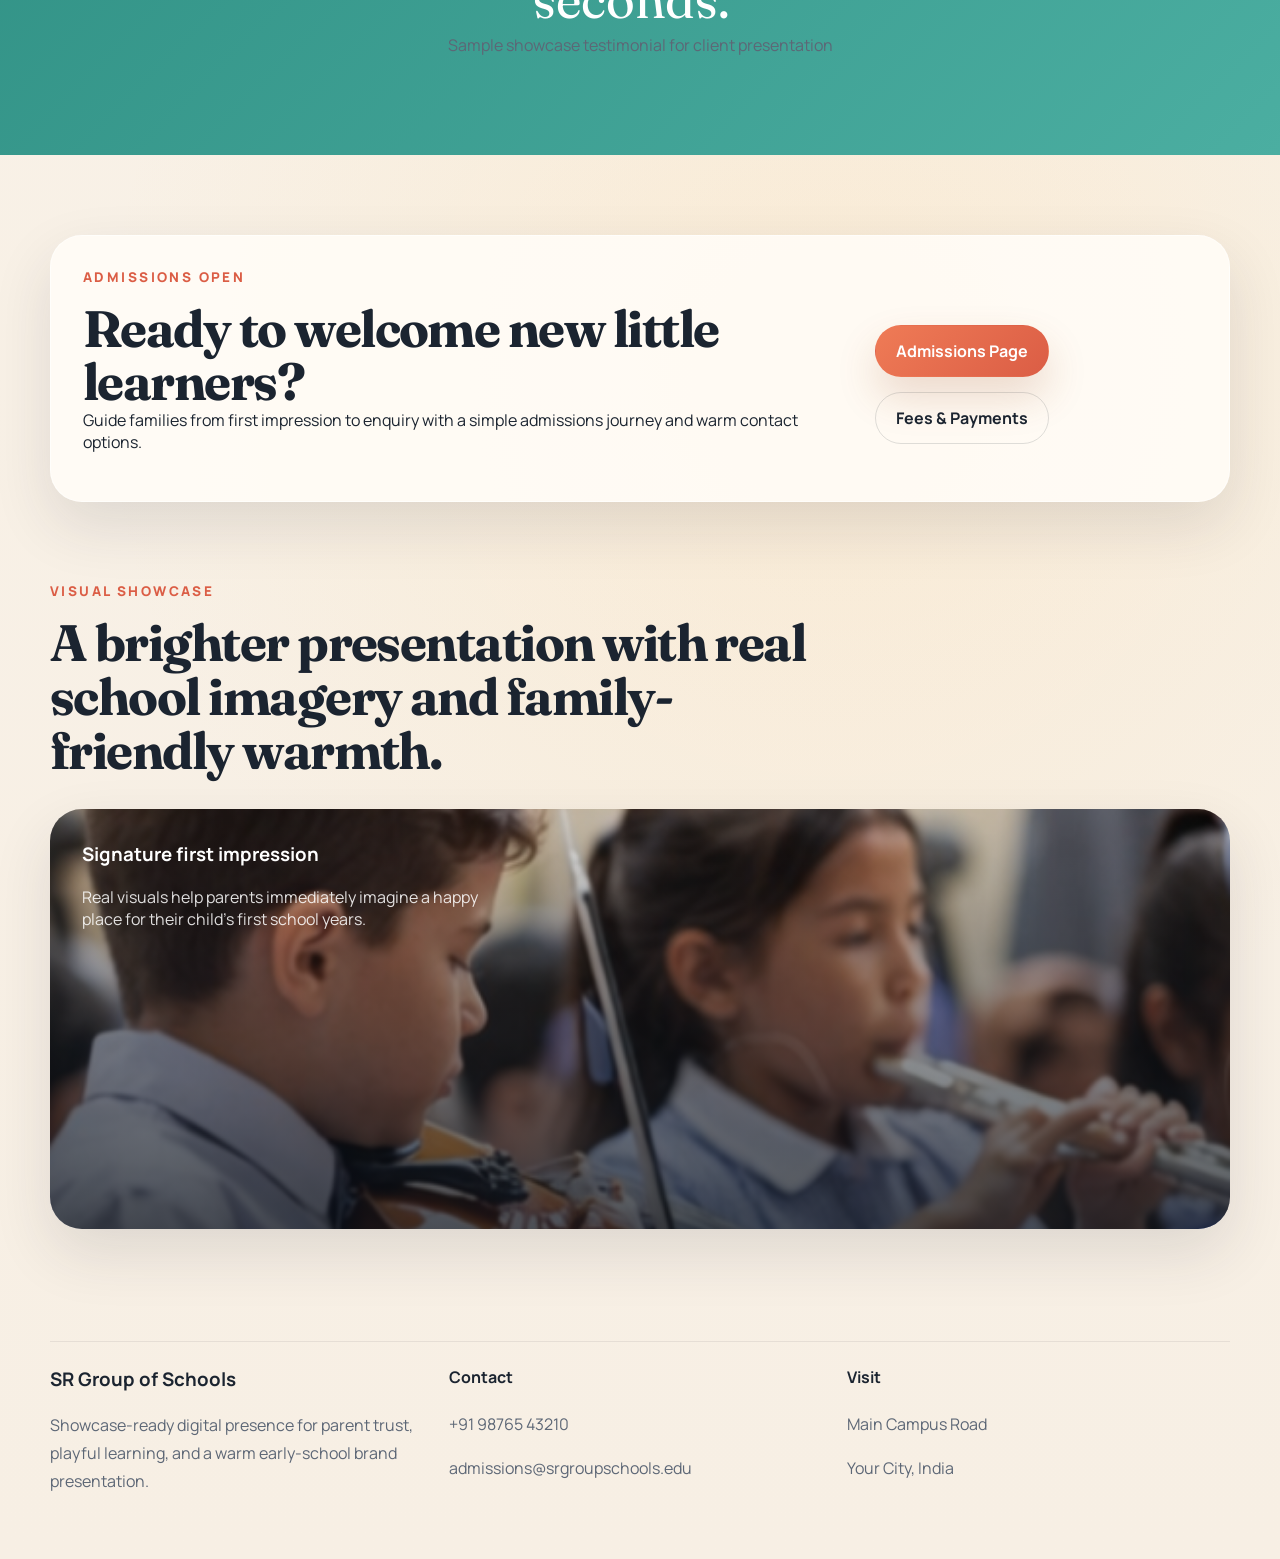
==== commit 60d10d47: "Update index.html" ====
--- a/index.html
+++ b/index.html
@@ -51,7 +51,7 @@
         <div class="hero-backdrop"></div>
         <div class="container hero-grid">
           <div class="hero-copy">
-            <p class="eyebrow reveal">A production-style school showcase</p>
+            <p class="eyebrow reveal"></p>
             <h1 class="reveal">A joyful school experience built for little learners and growing minds.</h1>
             <p class="hero-text reveal">SR Group of Schools creates a warm, playful, and secure environment where children learn through discovery, creativity, routine, and care.</p>
             <div class="hero-actions reveal">
